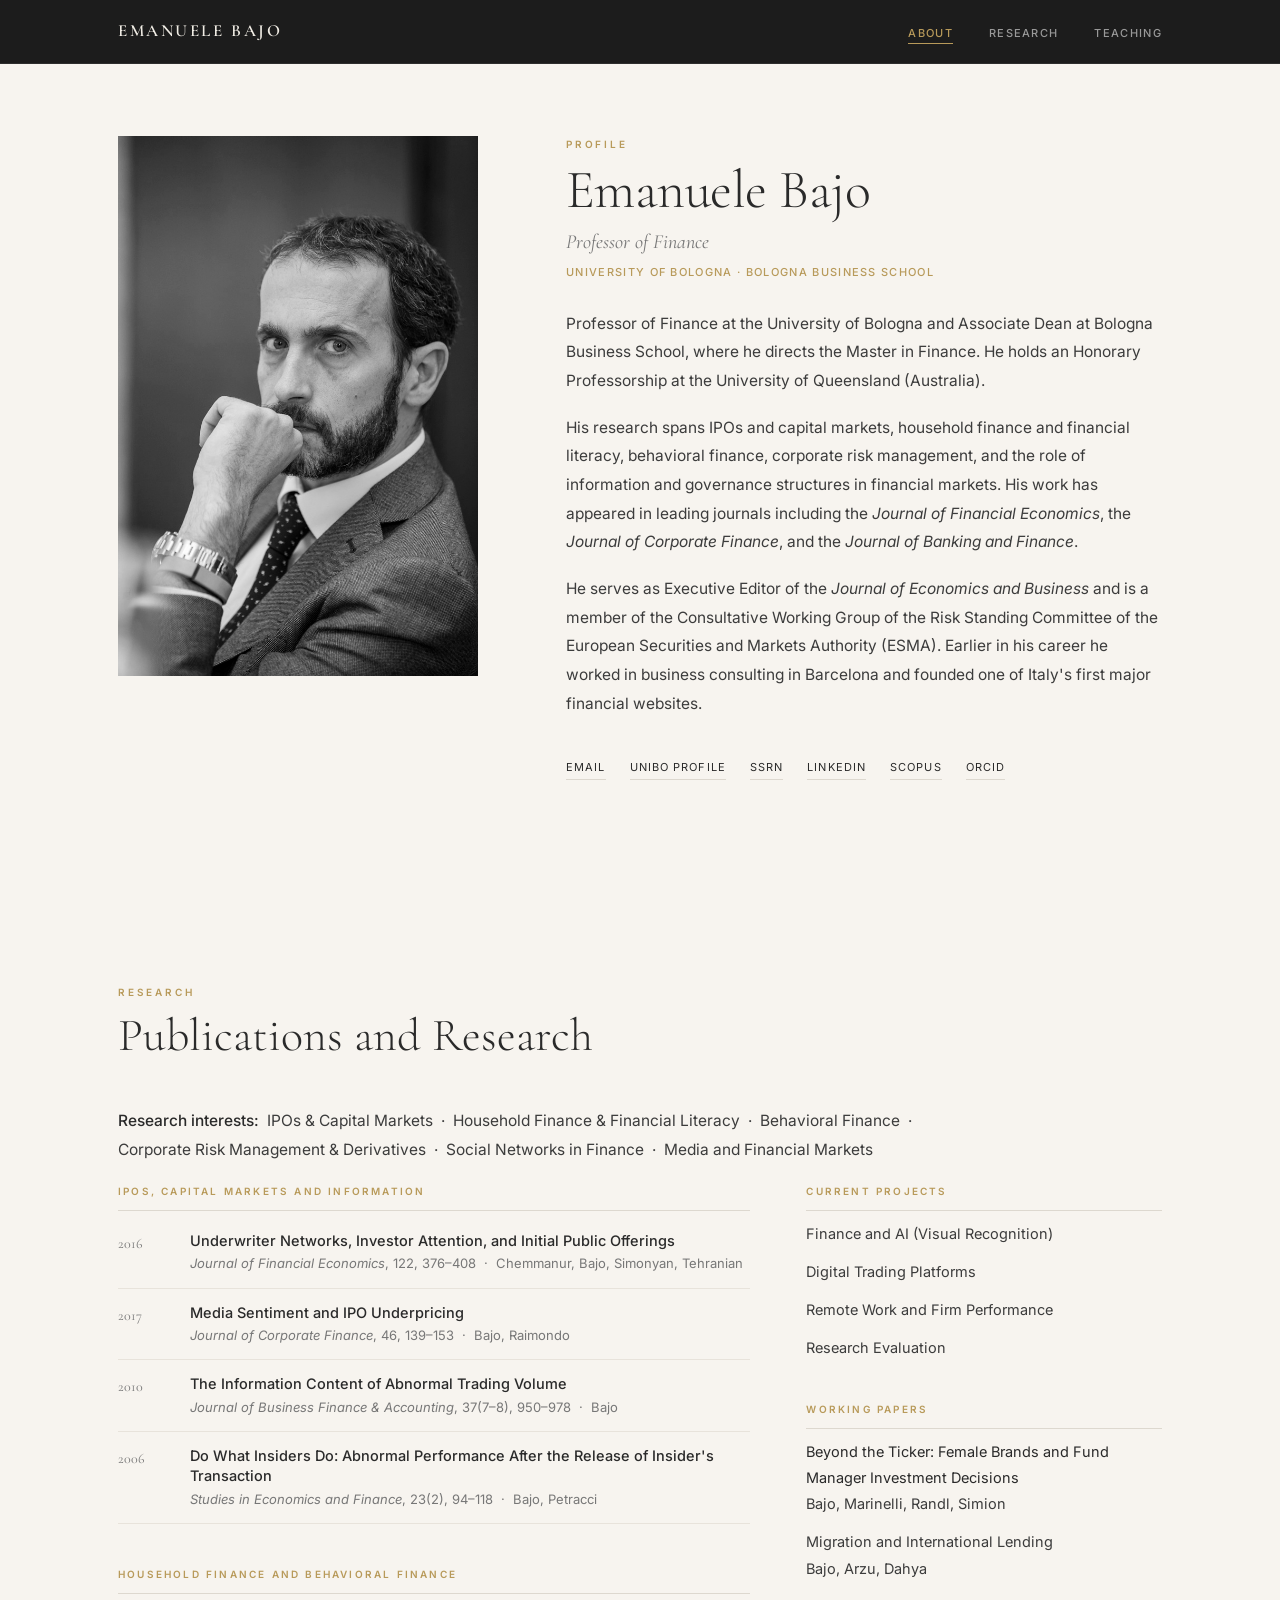
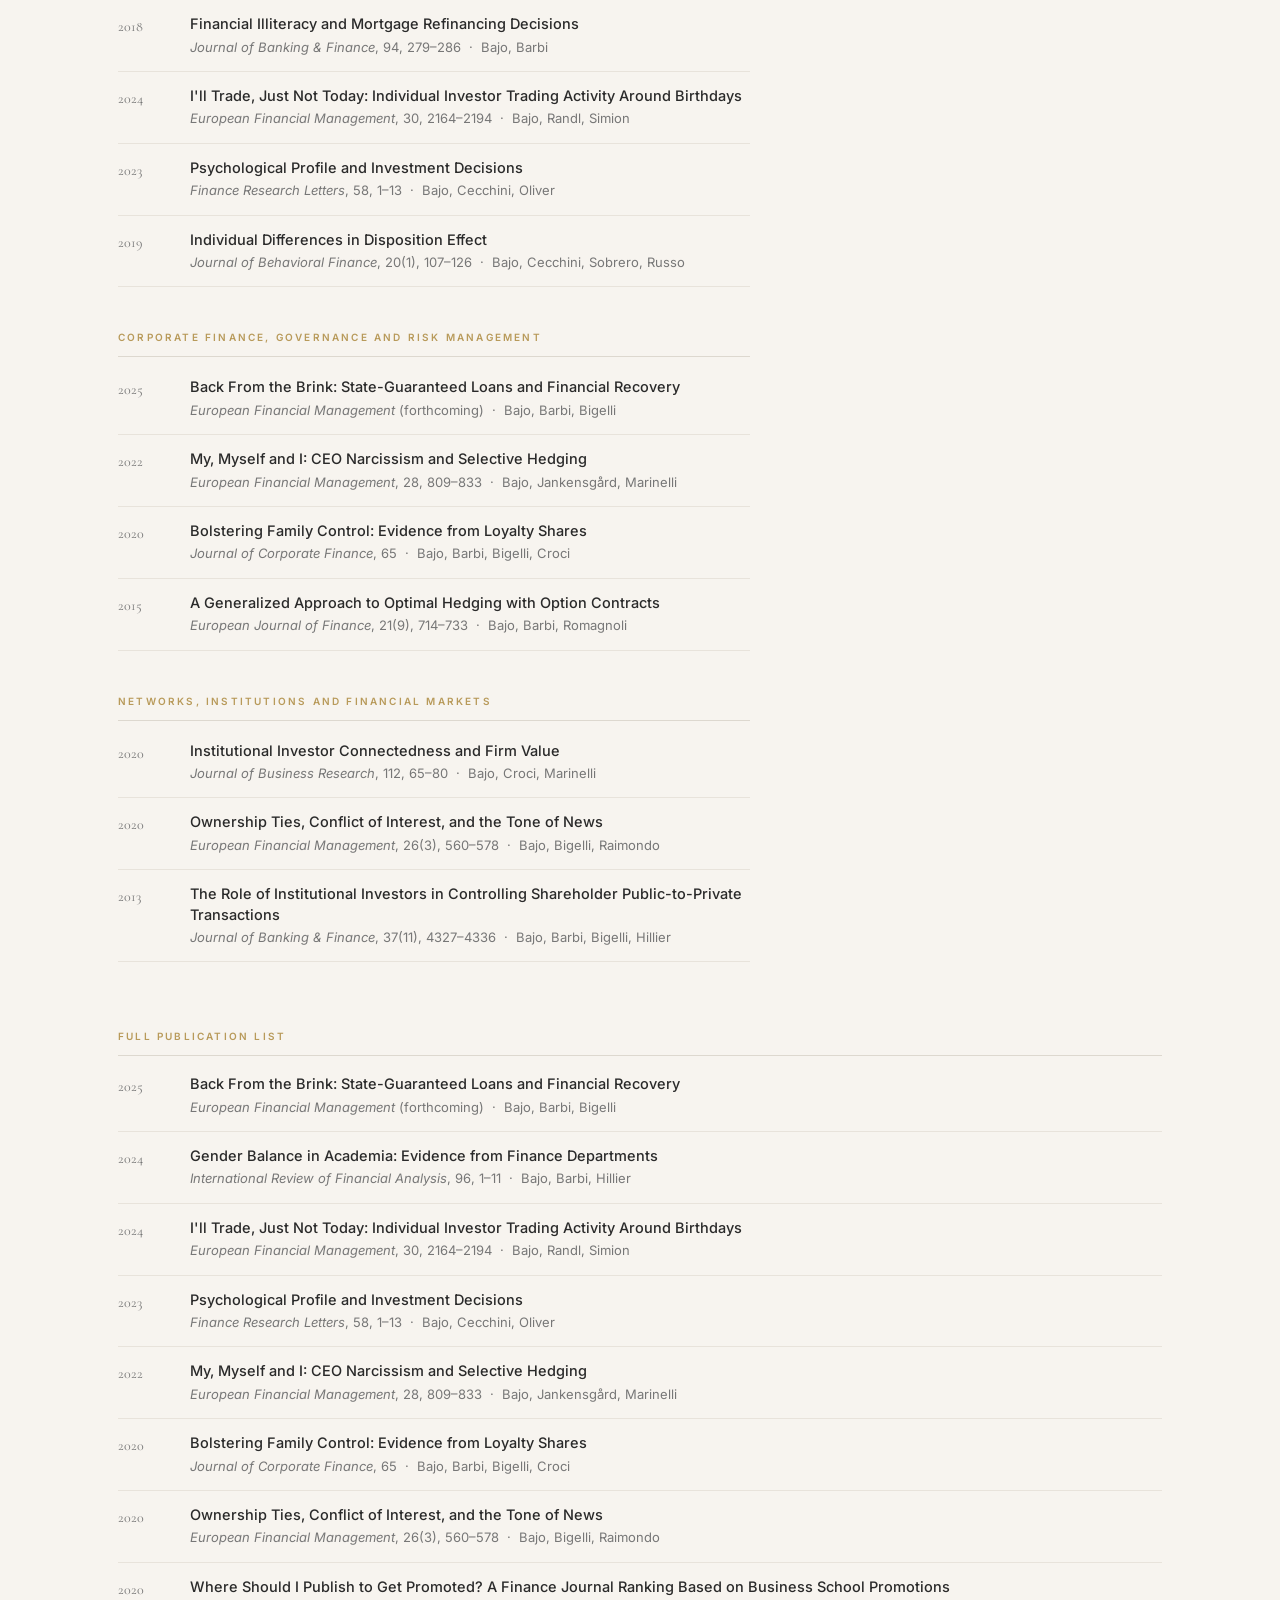
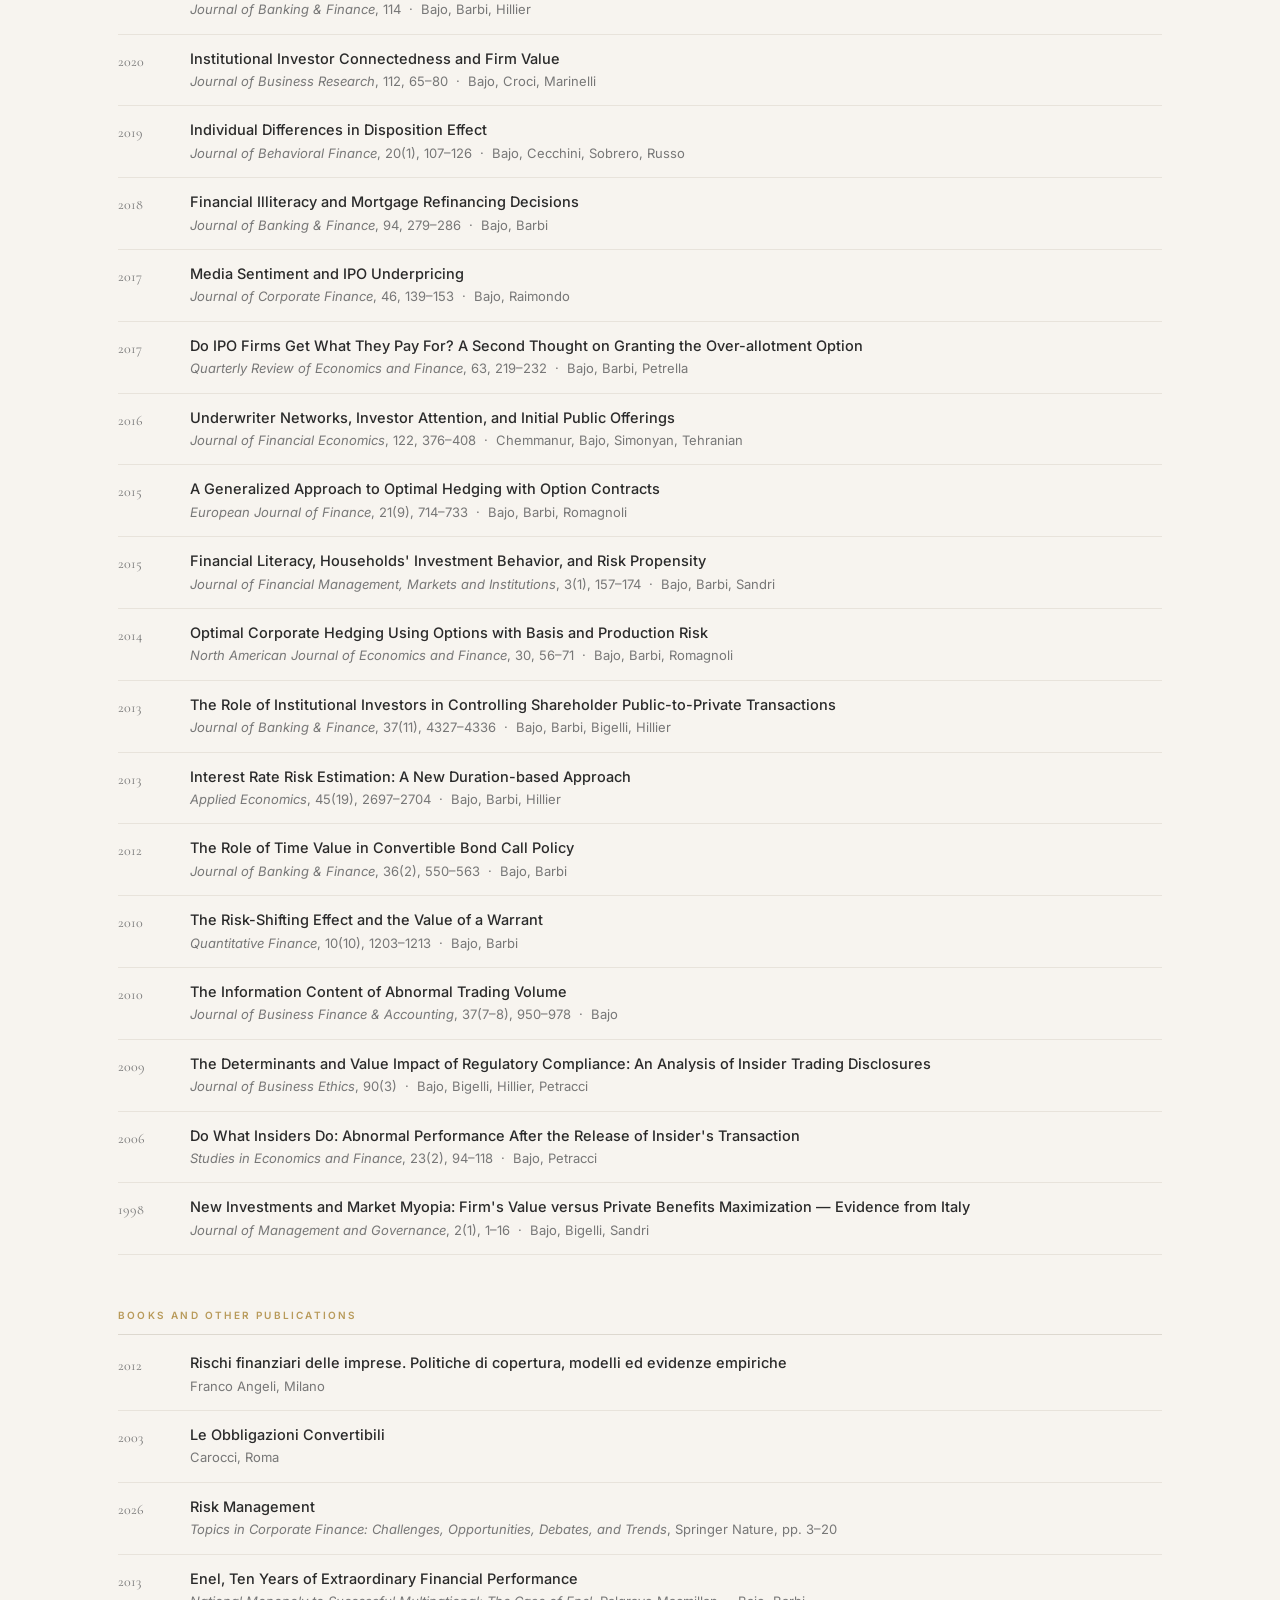
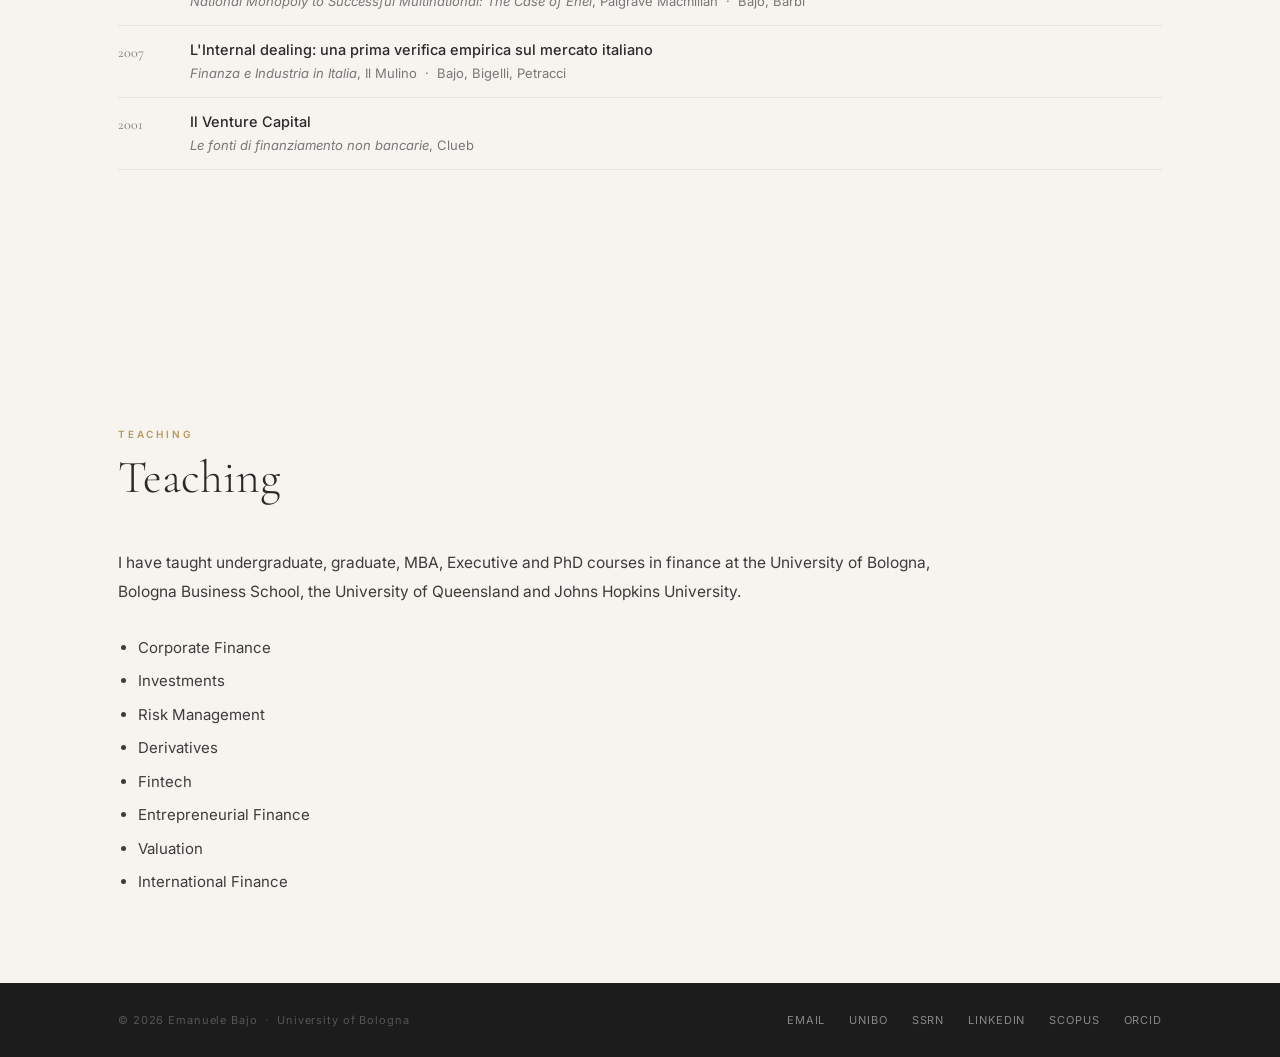
==== index.html @ 27ee1773 "index.html" ====
<!DOCTYPE html>
<html lang="en" style="scroll-behavior:smooth;">
<head>
  <meta charset="UTF-8">
  <meta name="viewport" content="width=device-width, initial-scale=1.0">
  <title>Emanuele Bajo — Professor of Finance</title>
  <meta name="description" content="Emanuele Bajo is Professor of Finance at the University of Bologna and Associate Dean at Bologna Business School. Research interests include IPOs, household finance, behavioral finance, corporate risk management, and financial markets.">
  <link rel="canonical" href="https://emanuelebajo.cv/">
  <link href="https://fonts.googleapis.com/css2?family=Cormorant+Garamond:ital,wght@0,300;0,400;0,500;0,600;0,700;1,300;1,400;1,600&family=Inter:wght@300;400;500;600&display=swap" rel="stylesheet">

  <meta property="og:title" content="Emanuele Bajo — Professor of Finance">
  <meta property="og:description" content="Professor of Finance at the University of Bologna. Research on capital markets, household finance, behavioral finance, and corporate risk management.">
  <meta property="og:type" content="website">
  <meta property="og:url" content="https://emanuelebajo.cv/">

  <style>
    :root {
      --bg: #f7f4ef;
      --nav-bg: #1c1c1c;
      --text: #2a2a2a;
      --text-light: #777777;
      --accent: #b89a5a;
      --border: #ddd8cf;
      --nav-height: 64px;
    }

    *, *::before, *::after { box-sizing: border-box; margin: 0; padding: 0; }
    html { scroll-behavior: smooth; }

    body {
      background: var(--bg);
      color: var(--text);
      font-family: 'Inter', sans-serif;
      font-size: 15px;
      line-height: 1.7;
    }

    nav {
      position: fixed;
      top: 0; left: 0; right: 0;
      height: var(--nav-height);
      background: var(--nav-bg);
      z-index: 100;
      display: flex;
      align-items: center;
      border-bottom: 1px solid #2e2e2e;
    }

    .nav-inner {
      max-width: 1140px;
      margin: 0 auto;
      padding: 0 48px;
      width: 100%;
      display: flex;
      justify-content: space-between;
      align-items: center;
    }

    .nav-name {
      font-family: 'Cormorant Garamond', serif;
      font-size: 17px;
      font-weight: 600;
      letter-spacing: 0.15em;
      color: #f0ece4;
      text-transform: uppercase;
      cursor: pointer;
    }

    .nav-links { list-style: none; display: flex; gap: 36px; }

    .nav-links a {
      color: #999;
      text-decoration: none;
      font-size: 11px;
      letter-spacing: 0.12em;
      text-transform: uppercase;
      font-weight: 500;
      padding-bottom: 3px;
      border-bottom: 1px solid transparent;
      transition: color 0.2s, border-color 0.2s;
    }

    .nav-links a:hover, .nav-links a.active {
      color: var(--accent);
      border-bottom-color: var(--accent);
    }

    .section {
      padding-top: calc(var(--nav-height) + 60px);
      padding-bottom: 80px;
      scroll-margin-top: var(--nav-height);
    }

    .section:first-of-type { padding-top: calc(var(--nav-height) + 72px); }

    .container {
      max-width: 1140px;
      margin: 0 auto;
      padding: 0 48px;
    }

    .section-label {
      font-size: 10px;
      font-weight: 600;
      letter-spacing: 0.28em;
      text-transform: uppercase;
      color: var(--accent);
      margin-bottom: 10px;
    }

    h2 {
      font-family: 'Cormorant Garamond', serif;
      font-size: 46px;
      font-weight: 300;
      line-height: 1.05;
      color: var(--text);
      margin-bottom: 48px;
    }

    .about-grid {
      display: grid;
      grid-template-columns: 360px 1fr;
      gap: 88px;
      align-items: start;
    }

    .about-photo {
      position: sticky;
      top: calc(var(--nav-height) + 32px);
    }

    .about-photo img {
      width: 100%;
      display: block;
      filter: grayscale(100%);
    }

    .about-photo-caption {
      font-size: 10px;
      color: var(--text-light);
      letter-spacing: 0.12em;
      margin-top: 10px;
      text-transform: uppercase;
    }

    .about-content {
      max-width: 760px;
    }

    .about-name {
      font-family: 'Cormorant Garamond', serif;
      font-size: 54px;
      font-weight: 300;
      line-height: 1.0;
      margin-bottom: 8px;
      letter-spacing: -0.01em;
    }

    .about-role {
      font-family: 'Cormorant Garamond', serif;
      font-size: 20px;
      font-weight: 400;
      font-style: italic;
      color: var(--text-light);
      margin-bottom: 4px;
    }

    .about-institution {
      font-size: 11px;
      letter-spacing: 0.12em;
      color: var(--accent);
      text-transform: uppercase;
      font-weight: 500;
      margin-bottom: 28px;
    }

    .about-summary {
      font-size: 16px;
      color: #4a4a4a;
      line-height: 1.8;
      margin-bottom: 32px;
      max-width: 720px;
    }

    .about-bio {
      font-size: 15.5px;
      line-height: 1.85;
      color: #3c3c3c;
      margin-bottom: 40px;
    }

    .about-bio p + p { margin-top: 18px; }

    .highlights {
      display: grid;
      grid-template-columns: 1fr 1fr;
      gap: 12px;
      margin-bottom: 40px;
    }

    .highlight-card {
      background: #fff;
      border: 1px solid var(--border);
      padding: 16px 20px;
    }

    .highlight-card .hl-label {
      font-size: 9px;
      letter-spacing: 0.18em;
      text-transform: uppercase;
      color: var(--text-light);
      margin-bottom: 5px;
    }

    .highlight-card .hl-value {
      font-family: 'Cormorant Garamond', serif;
      font-size: 16px;
      font-weight: 600;
      color: var(--text);
      line-height: 1.3;
    }

    .profile-links {
      display: flex;
      gap: 24px;
      flex-wrap: wrap;
    }

    .profile-links a {
      font-size: 11px;
      letter-spacing: 0.1em;
      text-transform: uppercase;
      color: var(--text);
      text-decoration: none;
      border-bottom: 1px solid var(--border);
      padding-bottom: 2px;
      transition: color 0.2s, border-color 0.2s;
    }

    .profile-links a:hover {
      color: var(--accent);
      border-color: var(--accent);
    }

    .research-intro {
  font-size: 15.5px;
  line-height: 1.85;
  color: #3c3c3c;
  max-width: 820px;
}

.research-interests {
  margin-bottom: 18px;
}

.current-projects {
  margin-bottom: 40px;
}
    .research-intro strong {
      color: var(--text);
      font-weight: 500;
    }
    
        .teaching-intro {
      font-size: 15.5px;
      line-height: 1.85;
      color: #3c3c3c;
      margin-bottom: 28px;
      max-width: 820px;
    }

    .teaching-list {
      padding-left: 20px;
      max-width: 820px;
    }

    .teaching-list li {
      margin-bottom: 8px;
      font-size: 15px;
      color: #3c3c3c;
    }
    
    .pub-group { margin-bottom: 52px; }

    .pub-group-title {
      font-size: 10px;
      font-weight: 600;
      letter-spacing: 0.22em;
      text-transform: uppercase;
      color: var(--accent);
      border-bottom: 1px solid var(--border);
      padding-bottom: 10px;
      margin-bottom: 4px;
    }

    .pub-item {
      display: flex;
      gap: 24px;
      padding: 14px 0;
      border-bottom: 1px solid #e8e3db;
    }

    .pub-year {
      font-family: 'Cormorant Garamond', serif;
      font-size: 14px;
      color: var(--text-light);
      min-width: 48px;
      padding-top: 1px;
      flex-shrink: 0;
    }

    .pub-title {
      font-size: 14.5px;
      font-weight: 500;
      color: var(--text);
      margin-bottom: 3px;
      line-height: 1.4;
    }

    .pub-title a {
      color: var(--text);
      text-decoration: none;
      border-bottom: 1px solid transparent;
      transition: color 0.2s, border-color 0.2s;
    }

    .pub-title a:hover {
      color: var(--accent);
      border-bottom-color: var(--accent);
    }

    .pub-meta {
      font-size: 13px;
      color: var(--text-light);
      line-height: 1.5;
    }

    .pub-journal { font-style: italic; }

    footer {
      background: var(--nav-bg);
      color: #555;
      text-align: center;
      padding: 28px;
      font-size: 11px;
      letter-spacing: 0.08em;
    }

    @media (max-width: 860px) {
      .about-grid { grid-template-columns: 1fr; gap: 40px; }
      .about-photo { position: static; max-width: 280px; }
      .highlights { grid-template-columns: 1fr; }
      .nav-inner { padding: 0 24px; }
      .container { padding: 0 24px; }
      .about-name { font-size: 40px; }
      h2 { font-size: 34px; }
      .nav-links { gap: 20px; }
    }

    @media (max-width: 520px) {
      .nav-name { font-size: 13px; letter-spacing: 0.1em; }
      .nav-links { gap: 14px; }
      .nav-links a { font-size: 10px; }
    }

.research-layout {
  display: grid;
  grid-template-columns: minmax(0, 1.6fr) minmax(280px, 0.9fr);
  gap: 56px;
  align-items: start;
}

.research-main {
  min-width: 0;
}

.research-side {
  min-width: 0;
}

.topic-cluster {
  margin-bottom: 42px;
}

.topic-title {
  font-size: 10px;
  font-weight: 600;
  letter-spacing: 0.22em;
  text-transform: uppercase;
  color: var(--accent);
  border-bottom: 1px solid var(--border);
  padding-bottom: 10px;
  margin-bottom: 6px;
}

.side-block {
  margin-bottom: 40px;
}

.side-block-title {
  font-size: 10px;
  font-weight: 600;
  letter-spacing: 0.22em;
  text-transform: uppercase;
  color: var(--accent);
  border-bottom: 1px solid var(--border);
  padding-bottom: 10px;
  margin-bottom: 10px;
}

.side-list {
  font-size: 14.5px;
  color: #3c3c3c;
  line-height: 1.8;
}

.side-list p + p {
  margin-top: 12px;
}

.side-list a {
  color: var(--text);
  text-decoration: none;
  border-bottom: 1px solid transparent;
  transition: color 0.2s, border-color 0.2s;
}

.side-list a:hover {
  color: var(--accent);
  border-bottom-color: var(--accent);
}

.full-record {
  margin-top: 24px;
}

@media (max-width: 980px) {
  .research-layout {
    grid-template-columns: 1fr;
    gap: 36px;
  }
}
    
  </style>
</head>
<body>

<nav>
  <div class="nav-inner">
    <div class="nav-name" onclick="window.scrollTo({top: 0, behavior: 'smooth'})">Emanuele Bajo</div>
    <ul class="nav-links">
      <li><a href="#about">About</a></li>
      <li><a href="#research">Research</a></li>
      <li><a href="#teaching">Teaching</a></li>
    </ul>
  </div>
</nav>

<section id="about" class="section">
  <div class="container">
    <div class="about-grid">

      <div class="about-photo">
        <img src="photo.jpg" alt="Emanuele Bajo">
        <div class="about-photo-caption"></div>
      </div>

      <div class="about-content">
        <div class="section-label">Profile</div>

        <h1 class="about-name">Emanuele Bajo</h1>
        <div class="about-role">Professor of Finance</div>
        <div class="about-institution">University of Bologna · Bologna Business School</div>

        

 

        <div class="about-bio">
          <p>Professor of Finance at the University of Bologna and Associate Dean at Bologna Business School, where he directs the Master in Finance. He holds an Honorary Professorship at the University of Queensland (Australia).</p>
          <p>His research spans IPOs and capital markets, household finance and financial literacy, behavioral finance, corporate risk management, and the role of information and governance structures in financial markets. His work has appeared in leading journals including the <em>Journal of Financial Economics</em>, the <em>Journal of Corporate Finance</em>, and the <em>Journal of Banking and Finance</em>.</p>
          <p>He serves as Executive Editor of the <em>Journal of Economics and Business</em> and is a member of the Consultative Working Group of the Risk Standing Committee of the European Securities and Markets Authority (ESMA). Earlier in his career he worked in business consulting in Barcelona and founded one of Italy's first major financial websites.</p>
        </div>

        <div class="profile-links">
          <a href="mailto:emanuele.bajo@unibo.it">Email</a>
          <a href="https://www.unibo.it/sitoweb/emanuele.bajo/en" target="_blank" rel="noopener noreferrer">UniBo Profile</a>
          <a href="https://papers.ssrn.com/sol3/cf_dev/AbsByAuth.cfm?per_id=328778" target="_blank" rel="noopener noreferrer">SSRN</a>
          <a href="https://www.linkedin.com/in/emanuele-bajo-6b87512/" target="_blank" rel="noopener noreferrer">LinkedIn</a>
          <a href="https://www.scopus.com/authid/detail.uri?authorId=24775181300" target="_blank" rel="noopener noreferrer">Scopus</a>
          <a href="https://orcid.org/0000-0002-6844-2441" target="_blank" rel="noopener noreferrer">ORCID</a>
        </div>
      </div>

    </div>
  </div>
</section>

<section id="research" class="section">
  <div class="container">
    <div class="section-label">Research</div>
    <h2>Publications and Research</h2>

    <div class="research-intro research-interests">
      <strong>Research interests:</strong>&ensp;IPOs &amp; Capital Markets &nbsp;·&nbsp; Household Finance &amp; Financial Literacy &nbsp;·&nbsp; Behavioral Finance &nbsp;·&nbsp; Corporate Risk Management &amp; Derivatives &nbsp;·&nbsp; Social Networks in Finance &nbsp;·&nbsp; Media and Financial Markets
    </div>

    <div class="research-layout">

      <div class="research-main">

        <div class="topic-cluster">
          <div class="topic-title">IPOs, Capital Markets and Information</div>

          <div class="pub-item">
            <div class="pub-year">2016</div>
            <div class="pub-body">
              <div class="pub-title"><a href="https://www.sciencedirect.com/science/article/pii/S0304405X1630126X" target="_blank" rel="noopener noreferrer">Underwriter Networks, Investor Attention, and Initial Public Offerings</a></div>
              <div class="pub-meta"><span class="pub-journal">Journal of Financial Economics</span>, 122, 376–408 &nbsp;·&nbsp; Chemmanur, Bajo, Simonyan, Tehranian</div>
            </div>
          </div>

          <div class="pub-item">
            <div class="pub-year">2017</div>
            <div class="pub-body">
              <div class="pub-title"><a href="https://doi.org/10.1016/j.jcorpfin.2017.06.003" target="_blank" rel="noopener noreferrer">Media Sentiment and IPO Underpricing</a></div>
              <div class="pub-meta"><span class="pub-journal">Journal of Corporate Finance</span>, 46, 139–153 &nbsp;·&nbsp; Bajo, Raimondo</div>
            </div>
          </div>

          <div class="pub-item">
            <div class="pub-year">2010</div>
            <div class="pub-body">
              <div class="pub-title"><a href="https://doi.org/10.1111/j.1468-5957.2010.02193.x" target="_blank" rel="noopener noreferrer">The Information Content of Abnormal Trading Volume</a></div>
              <div class="pub-meta"><span class="pub-journal">Journal of Business Finance &amp; Accounting</span>, 37(7–8), 950–978 &nbsp;·&nbsp; Bajo</div>
            </div>
          </div>

          <div class="pub-item">
            <div class="pub-year">2006</div>
            <div class="pub-body">
              <div class="pub-title"><a href="https://www.emerald.com/insight/content/doi/10.1108/10867370610706537/full/html" target="_blank" rel="noopener noreferrer">Do What Insiders Do: Abnormal Performance After the Release of Insider's Transaction</a></div>
              <div class="pub-meta"><span class="pub-journal">Studies in Economics and Finance</span>, 23(2), 94–118 &nbsp;·&nbsp; Bajo, Petracci</div>
            </div>
          </div>
        </div>

        <div class="topic-cluster">
          <div class="topic-title">Household Finance and Behavioral Finance</div>

          <div class="pub-item">
            <div class="pub-year">2018</div>
            <div class="pub-body">
              <div class="pub-title"><a href="https://www.sciencedirect.com/science/article/pii/S0378426618301687" target="_blank" rel="noopener noreferrer">Financial Illiteracy and Mortgage Refinancing Decisions</a></div>
              <div class="pub-meta"><span class="pub-journal">Journal of Banking &amp; Finance</span>, 94, 279–286 &nbsp;·&nbsp; Bajo, Barbi</div>
            </div>
          </div>

          <div class="pub-item">
            <div class="pub-year">2024</div>
            <div class="pub-body">
              <div class="pub-title"><a href="https://doi.org/10.1111/eufm.12472" target="_blank" rel="noopener noreferrer">I'll Trade, Just Not Today: Individual Investor Trading Activity Around Birthdays</a></div>
              <div class="pub-meta"><span class="pub-journal">European Financial Management</span>, 30, 2164–2194 &nbsp;·&nbsp; Bajo, Randl, Simion</div>
            </div>
          </div>

          <div class="pub-item">
            <div class="pub-year">2023</div>
            <div class="pub-body">
              <div class="pub-title"><a href="https://doi.org/10.1016/j.frl.2023.104245" target="_blank" rel="noopener noreferrer">Psychological Profile and Investment Decisions</a></div>
              <div class="pub-meta"><span class="pub-journal">Finance Research Letters</span>, 58, 1–13 &nbsp;·&nbsp; Bajo, Cecchini, Oliver</div>
            </div>
          </div>

          <div class="pub-item">
            <div class="pub-year">2019</div>
            <div class="pub-body">
              <div class="pub-title"><a href="https://www.tandfonline.com/doi/full/10.1080/15427560.2018.1492579" target="_blank" rel="noopener noreferrer">Individual Differences in Disposition Effect</a></div>
              <div class="pub-meta"><span class="pub-journal">Journal of Behavioral Finance</span>, 20(1), 107–126 &nbsp;·&nbsp; Bajo, Cecchini, Sobrero, Russo</div>
            </div>
          </div>
        </div>

        <div class="topic-cluster">
          <div class="topic-title">Corporate Finance, Governance and Risk Management</div>

          <div class="pub-item">
            <div class="pub-year">2025</div>
            <div class="pub-body">
              <div class="pub-title"><a href="https://doi.org/10.1111/eufm.70006" target="_blank" rel="noopener noreferrer">Back From the Brink: State-Guaranteed Loans and Financial Recovery</a></div>
              <div class="pub-meta"><span class="pub-journal">European Financial Management</span> (forthcoming) &nbsp;·&nbsp; Bajo, Barbi, Bigelli</div>
            </div>
          </div>

          <div class="pub-item">
            <div class="pub-year">2022</div>
            <div class="pub-body">
              <div class="pub-title"><a href="https://doi.org/10.1111/eufm.12328" target="_blank" rel="noopener noreferrer">My, Myself and I: CEO Narcissism and Selective Hedging</a></div>
              <div class="pub-meta"><span class="pub-journal">European Financial Management</span>, 28, 809–833 &nbsp;·&nbsp; Bajo, Jankensgård, Marinelli</div>
            </div>
          </div>

          <div class="pub-item">
            <div class="pub-year">2020</div>
            <div class="pub-body">
              <div class="pub-title"><a href="https://www.sciencedirect.com/science/article/pii/S0929119920301991" target="_blank" rel="noopener noreferrer">Bolstering Family Control: Evidence from Loyalty Shares</a></div>
              <div class="pub-meta"><span class="pub-journal">Journal of Corporate Finance</span>, 65 &nbsp;·&nbsp; Bajo, Barbi, Bigelli, Croci</div>
            </div>
          </div>

          <div class="pub-item">
            <div class="pub-year">2015</div>
            <div class="pub-body">
              <div class="pub-title"><a href="https://www.tandfonline.com/doi/full/10.1080/1351847X.2013.875050" target="_blank" rel="noopener noreferrer">A Generalized Approach to Optimal Hedging with Option Contracts</a></div>
              <div class="pub-meta"><span class="pub-journal">European Journal of Finance</span>, 21(9), 714–733 &nbsp;·&nbsp; Bajo, Barbi, Romagnoli</div>
            </div>
          </div>
        </div>

        <div class="topic-cluster">
          <div class="topic-title">Networks, Institutions and Financial Markets</div>

          <div class="pub-item">
            <div class="pub-year">2020</div>
            <div class="pub-body">
              <div class="pub-title"><a href="https://doi.org/10.1016/j.jbusres.2020.02.041" target="_blank" rel="noopener noreferrer">Institutional Investor Connectedness and Firm Value</a></div>
              <div class="pub-meta"><span class="pub-journal">Journal of Business Research</span>, 112, 65–80 &nbsp;·&nbsp; Bajo, Croci, Marinelli</div>
            </div>
          </div>

          <div class="pub-item">
            <div class="pub-year">2020</div>
            <div class="pub-body">
              <div class="pub-title"><a href="https://onlinelibrary.wiley.com/doi/full/10.1111/eufm.12237" target="_blank" rel="noopener noreferrer">Ownership Ties, Conflict of Interest, and the Tone of News</a></div>
              <div class="pub-meta"><span class="pub-journal">European Financial Management</span>, 26(3), 560–578 &nbsp;·&nbsp; Bajo, Bigelli, Raimondo</div>
            </div>
          </div>

          <div class="pub-item">
            <div class="pub-year">2013</div>
            <div class="pub-body">
              <div class="pub-title"><a href="https://www.sciencedirect.com/science/article/pii/S0378426613002744" target="_blank" rel="noopener noreferrer">The Role of Institutional Investors in Controlling Shareholder Public-to-Private Transactions</a></div>
              <div class="pub-meta"><span class="pub-journal">Journal of Banking &amp; Finance</span>, 37(11), 4327–4336 &nbsp;·&nbsp; Bajo, Barbi, Bigelli, Hillier</div>
            </div>
          </div>
        </div>

      </div>

      <aside class="research-side">

        <div class="side-block">
          <div class="side-block-title">Current Projects</div>
          <div class="side-list">
            <p>Finance and AI (Visual Recognition)</p>
            <p>Digital Trading Platforms</p>
            <p>Remote Work and Firm Performance</p>
            <p>Research Evaluation</p>
          </div>
        </div>

        <div class="side-block">
          <div class="side-block-title">Working Papers</div>
          <div class="side-list">
            <p><a href="https://papers.ssrn.com/sol3/papers.cfm?abstract_id=5040923" target="_blank" rel="noopener noreferrer">Beyond the Ticker: Female Brands and Fund Manager Investment Decisions</a><br>Bajo, Marinelli, Randl, Simion</p>
            <p>Migration and International Lending<br>Bajo, Arzu, Dahya</p>
          </div>
        </div>

      </aside>

    </div>

    <div class="pub-group full-record">
      <div class="pub-group-title">Full Publication List</div>

      <div class="pub-item"><div class="pub-year">2025</div><div class="pub-body"><div class="pub-title"><a href="https://doi.org/10.1111/eufm.70006" target="_blank" rel="noopener noreferrer">Back From the Brink: State-Guaranteed Loans and Financial Recovery</a></div><div class="pub-meta"><span class="pub-journal">European Financial Management</span> (forthcoming) &nbsp;·&nbsp; Bajo, Barbi, Bigelli</div></div></div>

      <div class="pub-item"><div class="pub-year">2024</div><div class="pub-body"><div class="pub-title"><a href="https://doi.org/10.1016/j.irfa.2024.103532" target="_blank" rel="noopener noreferrer">Gender Balance in Academia: Evidence from Finance Departments</a></div><div class="pub-meta"><span class="pub-journal">International Review of Financial Analysis</span>, 96, 1–11 &nbsp;·&nbsp; Bajo, Barbi, Hillier</div></div></div>

      <div class="pub-item"><div class="pub-year">2024</div><div class="pub-body"><div class="pub-title"><a href="https://doi.org/10.1111/eufm.12472" target="_blank" rel="noopener noreferrer">I'll Trade, Just Not Today: Individual Investor Trading Activity Around Birthdays</a></div><div class="pub-meta"><span class="pub-journal">European Financial Management</span>, 30, 2164–2194 &nbsp;·&nbsp; Bajo, Randl, Simion</div></div></div>

      <div class="pub-item"><div class="pub-year">2023</div><div class="pub-body"><div class="pub-title"><a href="https://doi.org/10.1016/j.frl.2023.104245" target="_blank" rel="noopener noreferrer">Psychological Profile and Investment Decisions</a></div><div class="pub-meta"><span class="pub-journal">Finance Research Letters</span>, 58, 1–13 &nbsp;·&nbsp; Bajo, Cecchini, Oliver</div></div></div>

      <div class="pub-item"><div class="pub-year">2022</div><div class="pub-body"><div class="pub-title"><a href="https://doi.org/10.1111/eufm.12328" target="_blank" rel="noopener noreferrer">My, Myself and I: CEO Narcissism and Selective Hedging</a></div><div class="pub-meta"><span class="pub-journal">European Financial Management</span>, 28, 809–833 &nbsp;·&nbsp; Bajo, Jankensgård, Marinelli</div></div></div>

      <div class="pub-item"><div class="pub-year">2020</div><div class="pub-body"><div class="pub-title"><a href="https://www.sciencedirect.com/science/article/pii/S0929119920301991" target="_blank" rel="noopener noreferrer">Bolstering Family Control: Evidence from Loyalty Shares</a></div><div class="pub-meta"><span class="pub-journal">Journal of Corporate Finance</span>, 65 &nbsp;·&nbsp; Bajo, Barbi, Bigelli, Croci</div></div></div>

      <div class="pub-item"><div class="pub-year">2020</div><div class="pub-body"><div class="pub-title"><a href="https://onlinelibrary.wiley.com/doi/full/10.1111/eufm.12237" target="_blank" rel="noopener noreferrer">Ownership Ties, Conflict of Interest, and the Tone of News</a></div><div class="pub-meta"><span class="pub-journal">European Financial Management</span>, 26(3), 560–578 &nbsp;·&nbsp; Bajo, Bigelli, Raimondo</div></div></div>

      <div class="pub-item"><div class="pub-year">2020</div><div class="pub-body"><div class="pub-title"><a href="https://doi.org/10.1016/j.jbankfin.2020.105780" target="_blank" rel="noopener noreferrer">Where Should I Publish to Get Promoted? A Finance Journal Ranking Based on Business School Promotions</a></div><div class="pub-meta"><span class="pub-journal">Journal of Banking &amp; Finance</span>, 114 &nbsp;·&nbsp; Bajo, Barbi, Hillier</div></div></div>

      <div class="pub-item"><div class="pub-year">2020</div><div class="pub-body"><div class="pub-title"><a href="https://doi.org/10.1016/j.jbusres.2020.02.041" target="_blank" rel="noopener noreferrer">Institutional Investor Connectedness and Firm Value</a></div><div class="pub-meta"><span class="pub-journal">Journal of Business Research</span>, 112, 65–80 &nbsp;·&nbsp; Bajo, Croci, Marinelli</div></div></div>

      <div class="pub-item"><div class="pub-year">2019</div><div class="pub-body"><div class="pub-title"><a href="https://www.tandfonline.com/doi/full/10.1080/15427560.2018.1492579" target="_blank" rel="noopener noreferrer">Individual Differences in Disposition Effect</a></div><div class="pub-meta"><span class="pub-journal">Journal of Behavioral Finance</span>, 20(1), 107–126 &nbsp;·&nbsp; Bajo, Cecchini, Sobrero, Russo</div></div></div>

      <div class="pub-item"><div class="pub-year">2018</div><div class="pub-body"><div class="pub-title"><a href="https://www.sciencedirect.com/science/article/pii/S0378426618301687" target="_blank" rel="noopener noreferrer">Financial Illiteracy and Mortgage Refinancing Decisions</a></div><div class="pub-meta"><span class="pub-journal">Journal of Banking &amp; Finance</span>, 94, 279–286 &nbsp;·&nbsp; Bajo, Barbi</div></div></div>

      <div class="pub-item"><div class="pub-year">2017</div><div class="pub-body"><div class="pub-title"><a href="https://doi.org/10.1016/j.jcorpfin.2017.06.003" target="_blank" rel="noopener noreferrer">Media Sentiment and IPO Underpricing</a></div><div class="pub-meta"><span class="pub-journal">Journal of Corporate Finance</span>, 46, 139–153 &nbsp;·&nbsp; Bajo, Raimondo</div></div></div>

      <div class="pub-item"><div class="pub-year">2017</div><div class="pub-body"><div class="pub-title"><a href="https://www.sciencedirect.com/science/article/pii/S1062976916000260" target="_blank" rel="noopener noreferrer">Do IPO Firms Get What They Pay For? A Second Thought on Granting the Over-allotment Option</a></div><div class="pub-meta"><span class="pub-journal">Quarterly Review of Economics and Finance</span>, 63, 219–232 &nbsp;·&nbsp; Bajo, Barbi, Petrella</div></div></div>

      <div class="pub-item"><div class="pub-year">2016</div><div class="pub-body"><div class="pub-title"><a href="https://www.sciencedirect.com/science/article/pii/S0304405X1630126X" target="_blank" rel="noopener noreferrer">Underwriter Networks, Investor Attention, and Initial Public Offerings</a></div><div class="pub-meta"><span class="pub-journal">Journal of Financial Economics</span>, 122, 376–408 &nbsp;·&nbsp; Chemmanur, Bajo, Simonyan, Tehranian</div></div></div>

      <div class="pub-item"><div class="pub-year">2015</div><div class="pub-body"><div class="pub-title"><a href="https://www.tandfonline.com/doi/full/10.1080/1351847X.2013.875050" target="_blank" rel="noopener noreferrer">A Generalized Approach to Optimal Hedging with Option Contracts</a></div><div class="pub-meta"><span class="pub-journal">European Journal of Finance</span>, 21(9), 714–733 &nbsp;·&nbsp; Bajo, Barbi, Romagnoli</div></div></div>

      <div class="pub-item"><div class="pub-year">2015</div><div class="pub-body"><div class="pub-title"><a href="https://www.rivisteweb.it/doi/10.12831/80534" target="_blank" rel="noopener noreferrer">Financial Literacy, Households' Investment Behavior, and Risk Propensity</a></div><div class="pub-meta"><span class="pub-journal">Journal of Financial Management, Markets and Institutions</span>, 3(1), 157–174 &nbsp;·&nbsp; Bajo, Barbi, Sandri</div></div></div>

      <div class="pub-item"><div class="pub-year">2014</div><div class="pub-body"><div class="pub-title"><a href="https://www.sciencedirect.com/science/article/pii/S1062940814000990" target="_blank" rel="noopener noreferrer">Optimal Corporate Hedging Using Options with Basis and Production Risk</a></div><div class="pub-meta"><span class="pub-journal">North American Journal of Economics and Finance</span>, 30, 56–71 &nbsp;·&nbsp; Bajo, Barbi, Romagnoli</div></div></div>

      <div class="pub-item"><div class="pub-year">2013</div><div class="pub-body"><div class="pub-title"><a href="https://www.sciencedirect.com/science/article/pii/S0378426613002744" target="_blank" rel="noopener noreferrer">The Role of Institutional Investors in Controlling Shareholder Public-to-Private Transactions</a></div><div class="pub-meta"><span class="pub-journal">Journal of Banking &amp; Finance</span>, 37(11), 4327–4336 &nbsp;·&nbsp; Bajo, Barbi, Bigelli, Hillier</div></div></div>

      <div class="pub-item"><div class="pub-year">2013</div><div class="pub-body"><div class="pub-title"><a href="https://www.tandfonline.com/doi/full/10.1080/00036846.2012.667552" target="_blank" rel="noopener noreferrer">Interest Rate Risk Estimation: A New Duration-based Approach</a></div><div class="pub-meta"><span class="pub-journal">Applied Economics</span>, 45(19), 2697–2704 &nbsp;·&nbsp; Bajo, Barbi, Hillier</div></div></div>

      <div class="pub-item"><div class="pub-year">2012</div><div class="pub-body"><div class="pub-title"><a href="https://www.sciencedirect.com/science/article/pii/S0378426611002585" target="_blank" rel="noopener noreferrer">The Role of Time Value in Convertible Bond Call Policy</a></div><div class="pub-meta"><span class="pub-journal">Journal of Banking &amp; Finance</span>, 36(2), 550–563 &nbsp;·&nbsp; Bajo, Barbi</div></div></div>

      <div class="pub-item"><div class="pub-year">2010</div><div class="pub-body"><div class="pub-title"><a href="https://www.tandfonline.com/doi/full/10.1080/14697680902953841" target="_blank" rel="noopener noreferrer">The Risk-Shifting Effect and the Value of a Warrant</a></div><div class="pub-meta"><span class="pub-journal">Quantitative Finance</span>, 10(10), 1203–1213 &nbsp;·&nbsp; Bajo, Barbi</div></div></div>

      <div class="pub-item"><div class="pub-year">2010</div><div class="pub-body"><div class="pub-title"><a href="https://doi.org/10.1111/j.1468-5957.2010.02193.x" target="_blank" rel="noopener noreferrer">The Information Content of Abnormal Trading Volume</a></div><div class="pub-meta"><span class="pub-journal">Journal of Business Finance &amp; Accounting</span>, 37(7–8), 950–978 &nbsp;·&nbsp; Bajo</div></div></div>

      <div class="pub-item"><div class="pub-year">2009</div><div class="pub-body"><div class="pub-title">The Determinants and Value Impact of Regulatory Compliance: An Analysis of Insider Trading Disclosures</div><div class="pub-meta"><span class="pub-journal">Journal of Business Ethics</span>, 90(3) &nbsp;·&nbsp; Bajo, Bigelli, Hillier, Petracci</div></div></div>

      <div class="pub-item"><div class="pub-year">2006</div><div class="pub-body"><div class="pub-title"><a href="https://www.emerald.com/insight/content/doi/10.1108/10867370610706537/full/html" target="_blank" rel="noopener noreferrer">Do What Insiders Do: Abnormal Performance After the Release of Insider's Transaction</a></div><div class="pub-meta"><span class="pub-journal">Studies in Economics and Finance</span>, 23(2), 94–118 &nbsp;·&nbsp; Bajo, Petracci</div></div></div>

      <div class="pub-item"><div class="pub-year">1998</div><div class="pub-body"><div class="pub-title">New Investments and Market Myopia: Firm's Value versus Private Benefits Maximization — Evidence from Italy</div><div class="pub-meta"><span class="pub-journal">Journal of Management and Governance</span>, 2(1), 1–16 &nbsp;·&nbsp; Bajo, Bigelli, Sandri</div></div></div>
    </div>

    <div class="pub-group">
      <div class="pub-group-title">Books and Other Publications</div>

      <div class="pub-item"><div class="pub-year">2012</div><div class="pub-body"><div class="pub-title">Rischi finanziari delle imprese. Politiche di copertura, modelli ed evidenze empiriche</div><div class="pub-meta">Franco Angeli, Milano</div></div></div>
      <div class="pub-item"><div class="pub-year">2003</div><div class="pub-body"><div class="pub-title">Le Obbligazioni Convertibili</div><div class="pub-meta">Carocci, Roma</div></div></div>

      <div class="pub-item"><div class="pub-year">2026</div><div class="pub-body"><div class="pub-title">Risk Management</div><div class="pub-meta"><em>Topics in Corporate Finance: Challenges, Opportunities, Debates, and Trends</em>, Springer Nature, pp. 3–20</div></div></div>
      <div class="pub-item"><div class="pub-year">2013</div><div class="pub-body"><div class="pub-title">Enel, Ten Years of Extraordinary Financial Performance</div><div class="pub-meta"><em>National Monopoly to Successful Multinational: The Case of Enel</em>, Palgrave Macmillan &nbsp;·&nbsp; Bajo, Barbi</div></div></div>
      <div class="pub-item"><div class="pub-year">2007</div><div class="pub-body"><div class="pub-title">L'Internal dealing: una prima verifica empirica sul mercato italiano</div><div class="pub-meta"><em>Finanza e Industria in Italia</em>, Il Mulino &nbsp;·&nbsp; Bajo, Bigelli, Petracci</div></div></div>
      <div class="pub-item"><div class="pub-year">2001</div><div class="pub-body"><div class="pub-title">Il Venture Capital</div><div class="pub-meta"><em>Le fonti di finanziamento non bancarie</em>, Clueb</div></div></div>
    </div>

  </div>
</section>

<section id="teaching" class="section">
  <div class="container">
    <div class="section-label">Teaching</div>
    <h2>Teaching</h2>

    <div class="teaching-intro">
      I have taught undergraduate, graduate, MBA, Executive and PhD courses in finance at the University of Bologna, Bologna Business School, the University of Queensland and Johns Hopkins University.
    </div>

    <ul class="teaching-list">
      <li>Corporate Finance</li>
      <li>Investments</li>
      <li>Risk Management</li>
      <li>Derivatives</li>
      <li>Fintech</li>
      <li>Entrepreneurial Finance</li>
      <li>Valuation</li>
      <li>International Finance</li>
    </ul>
  </div>
</section>


<footer>
  <div style="max-width:1140px;margin:0 auto;padding:0 48px;display:flex;justify-content:space-between;align-items:center;flex-wrap:wrap;gap:16px;">
    <div>© 2026 Emanuele Bajo &nbsp;·&nbsp; University of Bologna</div>
    <div style="display:flex;gap:24px;flex-wrap:wrap;">
      <a href="mailto:emanuele.bajo@unibo.it" style="color:#888;text-decoration:none;font-size:11px;letter-spacing:0.08em;text-transform:uppercase;">Email</a>
      <a href="https://www.unibo.it/sitoweb/emanuele.bajo/en" target="_blank" rel="noopener noreferrer" style="color:#888;text-decoration:none;font-size:11px;letter-spacing:0.08em;text-transform:uppercase;">UniBo</a>
      <a href="https://papers.ssrn.com/sol3/cf_dev/AbsByAuth.cfm?per_id=328778" target="_blank" rel="noopener noreferrer" style="color:#888;text-decoration:none;font-size:11px;letter-spacing:0.08em;text-transform:uppercase;">SSRN</a>
      <a href="https://www.linkedin.com/in/emanuele-bajo-6b87512/" target="_blank" rel="noopener noreferrer" style="color:#888;text-decoration:none;font-size:11px;letter-spacing:0.08em;text-transform:uppercase;">LinkedIn</a>
      <a href="https://www.scopus.com/authid/detail.uri?authorId=24775181300" target="_blank" rel="noopener noreferrer" style="color:#888;text-decoration:none;font-size:11px;letter-spacing:0.08em;text-transform:uppercase;">Scopus</a>
      <a href="https://orcid.org/0000-0002-6844-2441" target="_blank" rel="noopener noreferrer" style="color:#888;text-decoration:none;font-size:11px;letter-spacing:0.08em;text-transform:uppercase;">ORCID</a>
    </div>
  </div>
</footer>

<script>
  const sections = document.querySelectorAll('.section');
  const navLinks = document.querySelectorAll('.nav-links a');

  window.addEventListener('scroll', () => {
    let current = '';
    sections.forEach(section => {
      if (window.scrollY >= section.offsetTop - 100) current = section.id;
    });
    navLinks.forEach(link => {
      link.classList.toggle('active', link.getAttribute('href') === '#' + current);
    });
  });
</script>

</body>
</html>
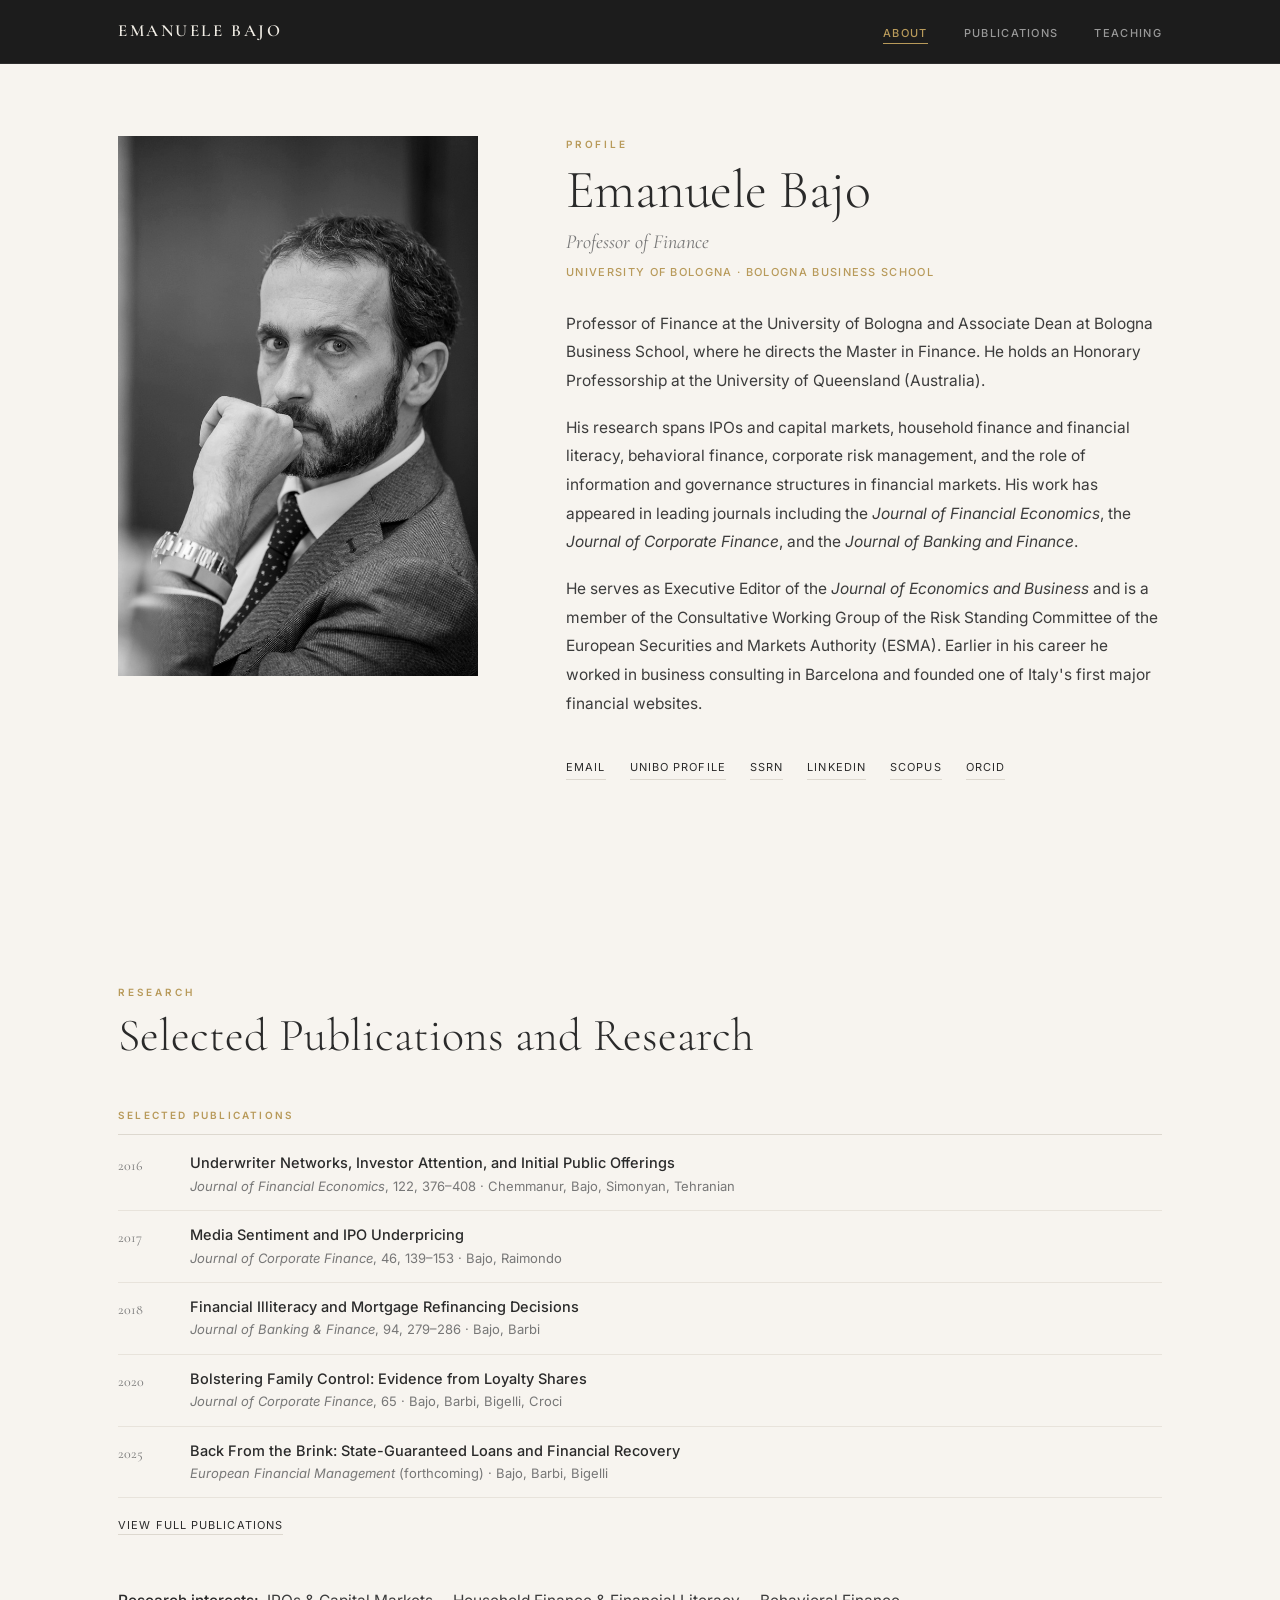
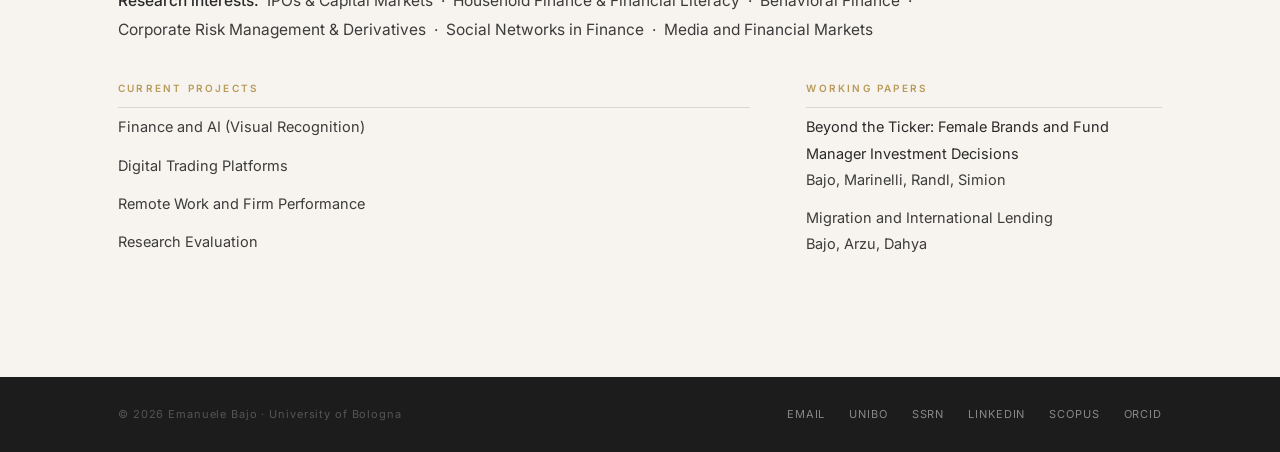
==== commit 8396a798: "index.html" ====
--- a/index.html
+++ b/index.html
@@ -174,14 +174,6 @@
       margin-bottom: 28px;
     }
 
-    .about-summary {
-      font-size: 16px;
-      color: #4a4a4a;
-      line-height: 1.8;
-      margin-bottom: 32px;
-      max-width: 720px;
-    }
-
     .about-bio {
       font-size: 15.5px;
       line-height: 1.85;
@@ -191,35 +183,6 @@
 
     .about-bio p + p { margin-top: 18px; }
 
-    .highlights {
-      display: grid;
-      grid-template-columns: 1fr 1fr;
-      gap: 12px;
-      margin-bottom: 40px;
-    }
-
-    .highlight-card {
-      background: #fff;
-      border: 1px solid var(--border);
-      padding: 16px 20px;
-    }
-
-    .highlight-card .hl-label {
-      font-size: 9px;
-      letter-spacing: 0.18em;
-      text-transform: uppercase;
-      color: var(--text-light);
-      margin-bottom: 5px;
-    }
-
-    .highlight-card .hl-value {
-      font-family: 'Cormorant Garamond', serif;
-      font-size: 16px;
-      font-weight: 600;
-      color: var(--text);
-      line-height: 1.3;
-    }
-
     .profile-links {
       display: flex;
       gap: 24px;
@@ -243,43 +206,17 @@
     }
 
     .research-intro {
-  font-size: 15.5px;
-  line-height: 1.85;
-  color: #3c3c3c;
-  max-width: 820px;
-}
-
-.research-interests {
-  margin-bottom: 18px;
-}
-
-.current-projects {
-  margin-bottom: 40px;
-}
-    .research-intro strong {
-      color: var(--text);
-      font-weight: 500;
-    }
-    
-        .teaching-intro {
       font-size: 15.5px;
       line-height: 1.85;
       color: #3c3c3c;
-      margin-bottom: 28px;
       max-width: 820px;
     }
 
-    .teaching-list {
-      padding-left: 20px;
-      max-width: 820px;
-    }
-
-    .teaching-list li {
-      margin-bottom: 8px;
-      font-size: 15px;
-      color: #3c3c3c;
-    }
-    
+    .research-intro strong {
+      color: var(--text);
+      font-weight: 500;
+    }
+
     .pub-group { margin-bottom: 52px; }
 
     .pub-group-title {
@@ -337,6 +274,68 @@
 
     .pub-journal { font-style: italic; }
 
+    .research-layout {
+      display: grid;
+      grid-template-columns: minmax(0, 1.6fr) minmax(280px, 0.9fr);
+      gap: 56px;
+      align-items: start;
+    }
+
+    .topic-cluster { margin-bottom: 42px; }
+
+    .topic-title,
+    .side-block-title {
+      font-size: 10px;
+      font-weight: 600;
+      letter-spacing: 0.22em;
+      text-transform: uppercase;
+      color: var(--accent);
+      border-bottom: 1px solid var(--border);
+      padding-bottom: 10px;
+      margin-bottom: 6px;
+    }
+
+    .side-block { margin-bottom: 40px; }
+
+    .side-list {
+      font-size: 14.5px;
+      color: #3c3c3c;
+      line-height: 1.8;
+    }
+
+    .side-list p + p { margin-top: 12px; }
+
+    .side-list a {
+      color: var(--text);
+      text-decoration: none;
+      border-bottom: 1px solid transparent;
+      transition: color 0.2s, border-color 0.2s;
+    }
+
+    .side-list a:hover {
+      color: var(--accent);
+      border-bottom-color: var(--accent);
+    }
+
+    .page-link {
+      margin-top: 18px;
+      font-size: 11px;
+      letter-spacing: 0.1em;
+      text-transform: uppercase;
+    }
+
+    .page-link a {
+      color: var(--text);
+      text-decoration: none;
+      border-bottom: 1px solid var(--border);
+      padding-bottom: 2px;
+    }
+
+    .page-link a:hover {
+      color: var(--accent);
+      border-color: var(--accent);
+    }
+
     footer {
       background: var(--nav-bg);
       color: #555;
@@ -346,10 +345,13 @@
       letter-spacing: 0.08em;
     }
 
+    @media (max-width: 980px) {
+      .research-layout { grid-template-columns: 1fr; gap: 36px; }
+    }
+
     @media (max-width: 860px) {
       .about-grid { grid-template-columns: 1fr; gap: 40px; }
       .about-photo { position: static; max-width: 280px; }
-      .highlights { grid-template-columns: 1fr; }
       .nav-inner { padding: 0 24px; }
       .container { padding: 0 24px; }
       .about-name { font-size: 40px; }
@@ -362,96 +364,17 @@
       .nav-links { gap: 14px; }
       .nav-links a { font-size: 10px; }
     }
-
-.research-layout {
-  display: grid;
-  grid-template-columns: minmax(0, 1.6fr) minmax(280px, 0.9fr);
-  gap: 56px;
-  align-items: start;
-}
-
-.research-main {
-  min-width: 0;
-}
-
-.research-side {
-  min-width: 0;
-}
-
-.topic-cluster {
-  margin-bottom: 42px;
-}
-
-.topic-title {
-  font-size: 10px;
-  font-weight: 600;
-  letter-spacing: 0.22em;
-  text-transform: uppercase;
-  color: var(--accent);
-  border-bottom: 1px solid var(--border);
-  padding-bottom: 10px;
-  margin-bottom: 6px;
-}
-
-.side-block {
-  margin-bottom: 40px;
-}
-
-.side-block-title {
-  font-size: 10px;
-  font-weight: 600;
-  letter-spacing: 0.22em;
-  text-transform: uppercase;
-  color: var(--accent);
-  border-bottom: 1px solid var(--border);
-  padding-bottom: 10px;
-  margin-bottom: 10px;
-}
-
-.side-list {
-  font-size: 14.5px;
-  color: #3c3c3c;
-  line-height: 1.8;
-}
-
-.side-list p + p {
-  margin-top: 12px;
-}
-
-.side-list a {
-  color: var(--text);
-  text-decoration: none;
-  border-bottom: 1px solid transparent;
-  transition: color 0.2s, border-color 0.2s;
-}
-
-.side-list a:hover {
-  color: var(--accent);
-  border-bottom-color: var(--accent);
-}
-
-.full-record {
-  margin-top: 24px;
-}
-
-@media (max-width: 980px) {
-  .research-layout {
-    grid-template-columns: 1fr;
-    gap: 36px;
-  }
-}
-    
   </style>
 </head>
 <body>
 
 <nav>
   <div class="nav-inner">
-    <div class="nav-name" onclick="window.scrollTo({top: 0, behavior: 'smooth'})">Emanuele Bajo</div>
+    <div class="nav-name" onclick="window.location.href='index.html'">Emanuele Bajo</div>
     <ul class="nav-links">
       <li><a href="#about">About</a></li>
-      <li><a href="#research">Research</a></li>
-      <li><a href="#teaching">Teaching</a></li>
+      <li><a href="publications.html">Publications</a></li>
+      <li><a href="teaching.html">Teaching</a></li>
     </ul>
   </div>
 </nav>
@@ -459,7 +382,6 @@
 <section id="about" class="section">
   <div class="container">
     <div class="about-grid">
-
       <div class="about-photo">
         <img src="photo.jpg" alt="Emanuele Bajo">
         <div class="about-photo-caption"></div>
@@ -467,14 +389,9 @@
 
       <div class="about-content">
         <div class="section-label">Profile</div>
-
         <h1 class="about-name">Emanuele Bajo</h1>
         <div class="about-role">Professor of Finance</div>
         <div class="about-institution">University of Bologna · Bologna Business School</div>
-
-        
-
- 
 
         <div class="about-bio">
           <p>Professor of Finance at the University of Bologna and Associate Dean at Bologna Business School, where he directs the Master in Finance. He holds an Honorary Professorship at the University of Queensland (Australia).</p>
@@ -491,7 +408,6 @@
           <a href="https://orcid.org/0000-0002-6844-2441" target="_blank" rel="noopener noreferrer">ORCID</a>
         </div>
       </div>
-
     </div>
   </div>
 </section>
@@ -499,158 +415,62 @@
 <section id="research" class="section">
   <div class="container">
     <div class="section-label">Research</div>
-    <h2>Publications and Research</h2>
-
-    <div class="research-intro research-interests">
+    <h2>Selected Publications and Research</h2>
+
+    <div class="pub-group">
+      <div class="pub-group-title">Selected Publications</div>
+
+      <div class="pub-item">
+        <div class="pub-year">2016</div>
+        <div class="pub-body">
+          <div class="pub-title"><a href="https://www.sciencedirect.com/science/article/pii/S0304405X1630126X" target="_blank" rel="noopener noreferrer">Underwriter Networks, Investor Attention, and Initial Public Offerings</a></div>
+          <div class="pub-meta"><span class="pub-journal">Journal of Financial Economics</span>, 122, 376–408 · Chemmanur, Bajo, Simonyan, Tehranian</div>
+        </div>
+      </div>
+
+      <div class="pub-item">
+        <div class="pub-year">2017</div>
+        <div class="pub-body">
+          <div class="pub-title"><a href="https://doi.org/10.1016/j.jcorpfin.2017.06.003" target="_blank" rel="noopener noreferrer">Media Sentiment and IPO Underpricing</a></div>
+          <div class="pub-meta"><span class="pub-journal">Journal of Corporate Finance</span>, 46, 139–153 · Bajo, Raimondo</div>
+        </div>
+      </div>
+
+      <div class="pub-item">
+        <div class="pub-year">2018</div>
+        <div class="pub-body">
+          <div class="pub-title"><a href="https://www.sciencedirect.com/science/article/pii/S0378426618301687" target="_blank" rel="noopener noreferrer">Financial Illiteracy and Mortgage Refinancing Decisions</a></div>
+          <div class="pub-meta"><span class="pub-journal">Journal of Banking &amp; Finance</span>, 94, 279–286 · Bajo, Barbi</div>
+        </div>
+      </div>
+
+      <div class="pub-item">
+        <div class="pub-year">2020</div>
+        <div class="pub-body">
+          <div class="pub-title"><a href="https://www.sciencedirect.com/science/article/pii/S0929119920301991" target="_blank" rel="noopener noreferrer">Bolstering Family Control: Evidence from Loyalty Shares</a></div>
+          <div class="pub-meta"><span class="pub-journal">Journal of Corporate Finance</span>, 65 · Bajo, Barbi, Bigelli, Croci</div>
+        </div>
+      </div>
+
+      <div class="pub-item">
+        <div class="pub-year">2025</div>
+        <div class="pub-body">
+          <div class="pub-title"><a href="https://doi.org/10.1111/eufm.70006" target="_blank" rel="noopener noreferrer">Back From the Brink: State-Guaranteed Loans and Financial Recovery</a></div>
+          <div class="pub-meta"><span class="pub-journal">European Financial Management</span> (forthcoming) · Bajo, Barbi, Bigelli</div>
+        </div>
+      </div>
+
+      <div class="page-link"><a href="publications.html">View full publications</a></div>
+    </div>
+
+    <div class="research-intro" style="margin-bottom:36px;">
       <strong>Research interests:</strong>&ensp;IPOs &amp; Capital Markets &nbsp;·&nbsp; Household Finance &amp; Financial Literacy &nbsp;·&nbsp; Behavioral Finance &nbsp;·&nbsp; Corporate Risk Management &amp; Derivatives &nbsp;·&nbsp; Social Networks in Finance &nbsp;·&nbsp; Media and Financial Markets
     </div>
 
     <div class="research-layout">
-
-      <div class="research-main">
-
+      <div>
         <div class="topic-cluster">
-          <div class="topic-title">IPOs, Capital Markets and Information</div>
-
-          <div class="pub-item">
-            <div class="pub-year">2016</div>
-            <div class="pub-body">
-              <div class="pub-title"><a href="https://www.sciencedirect.com/science/article/pii/S0304405X1630126X" target="_blank" rel="noopener noreferrer">Underwriter Networks, Investor Attention, and Initial Public Offerings</a></div>
-              <div class="pub-meta"><span class="pub-journal">Journal of Financial Economics</span>, 122, 376–408 &nbsp;·&nbsp; Chemmanur, Bajo, Simonyan, Tehranian</div>
-            </div>
-          </div>
-
-          <div class="pub-item">
-            <div class="pub-year">2017</div>
-            <div class="pub-body">
-              <div class="pub-title"><a href="https://doi.org/10.1016/j.jcorpfin.2017.06.003" target="_blank" rel="noopener noreferrer">Media Sentiment and IPO Underpricing</a></div>
-              <div class="pub-meta"><span class="pub-journal">Journal of Corporate Finance</span>, 46, 139–153 &nbsp;·&nbsp; Bajo, Raimondo</div>
-            </div>
-          </div>
-
-          <div class="pub-item">
-            <div class="pub-year">2010</div>
-            <div class="pub-body">
-              <div class="pub-title"><a href="https://doi.org/10.1111/j.1468-5957.2010.02193.x" target="_blank" rel="noopener noreferrer">The Information Content of Abnormal Trading Volume</a></div>
-              <div class="pub-meta"><span class="pub-journal">Journal of Business Finance &amp; Accounting</span>, 37(7–8), 950–978 &nbsp;·&nbsp; Bajo</div>
-            </div>
-          </div>
-
-          <div class="pub-item">
-            <div class="pub-year">2006</div>
-            <div class="pub-body">
-              <div class="pub-title"><a href="https://www.emerald.com/insight/content/doi/10.1108/10867370610706537/full/html" target="_blank" rel="noopener noreferrer">Do What Insiders Do: Abnormal Performance After the Release of Insider's Transaction</a></div>
-              <div class="pub-meta"><span class="pub-journal">Studies in Economics and Finance</span>, 23(2), 94–118 &nbsp;·&nbsp; Bajo, Petracci</div>
-            </div>
-          </div>
-        </div>
-
-        <div class="topic-cluster">
-          <div class="topic-title">Household Finance and Behavioral Finance</div>
-
-          <div class="pub-item">
-            <div class="pub-year">2018</div>
-            <div class="pub-body">
-              <div class="pub-title"><a href="https://www.sciencedirect.com/science/article/pii/S0378426618301687" target="_blank" rel="noopener noreferrer">Financial Illiteracy and Mortgage Refinancing Decisions</a></div>
-              <div class="pub-meta"><span class="pub-journal">Journal of Banking &amp; Finance</span>, 94, 279–286 &nbsp;·&nbsp; Bajo, Barbi</div>
-            </div>
-          </div>
-
-          <div class="pub-item">
-            <div class="pub-year">2024</div>
-            <div class="pub-body">
-              <div class="pub-title"><a href="https://doi.org/10.1111/eufm.12472" target="_blank" rel="noopener noreferrer">I'll Trade, Just Not Today: Individual Investor Trading Activity Around Birthdays</a></div>
-              <div class="pub-meta"><span class="pub-journal">European Financial Management</span>, 30, 2164–2194 &nbsp;·&nbsp; Bajo, Randl, Simion</div>
-            </div>
-          </div>
-
-          <div class="pub-item">
-            <div class="pub-year">2023</div>
-            <div class="pub-body">
-              <div class="pub-title"><a href="https://doi.org/10.1016/j.frl.2023.104245" target="_blank" rel="noopener noreferrer">Psychological Profile and Investment Decisions</a></div>
-              <div class="pub-meta"><span class="pub-journal">Finance Research Letters</span>, 58, 1–13 &nbsp;·&nbsp; Bajo, Cecchini, Oliver</div>
-            </div>
-          </div>
-
-          <div class="pub-item">
-            <div class="pub-year">2019</div>
-            <div class="pub-body">
-              <div class="pub-title"><a href="https://www.tandfonline.com/doi/full/10.1080/15427560.2018.1492579" target="_blank" rel="noopener noreferrer">Individual Differences in Disposition Effect</a></div>
-              <div class="pub-meta"><span class="pub-journal">Journal of Behavioral Finance</span>, 20(1), 107–126 &nbsp;·&nbsp; Bajo, Cecchini, Sobrero, Russo</div>
-            </div>
-          </div>
-        </div>
-
-        <div class="topic-cluster">
-          <div class="topic-title">Corporate Finance, Governance and Risk Management</div>
-
-          <div class="pub-item">
-            <div class="pub-year">2025</div>
-            <div class="pub-body">
-              <div class="pub-title"><a href="https://doi.org/10.1111/eufm.70006" target="_blank" rel="noopener noreferrer">Back From the Brink: State-Guaranteed Loans and Financial Recovery</a></div>
-              <div class="pub-meta"><span class="pub-journal">European Financial Management</span> (forthcoming) &nbsp;·&nbsp; Bajo, Barbi, Bigelli</div>
-            </div>
-          </div>
-
-          <div class="pub-item">
-            <div class="pub-year">2022</div>
-            <div class="pub-body">
-              <div class="pub-title"><a href="https://doi.org/10.1111/eufm.12328" target="_blank" rel="noopener noreferrer">My, Myself and I: CEO Narcissism and Selective Hedging</a></div>
-              <div class="pub-meta"><span class="pub-journal">European Financial Management</span>, 28, 809–833 &nbsp;·&nbsp; Bajo, Jankensgård, Marinelli</div>
-            </div>
-          </div>
-
-          <div class="pub-item">
-            <div class="pub-year">2020</div>
-            <div class="pub-body">
-              <div class="pub-title"><a href="https://www.sciencedirect.com/science/article/pii/S0929119920301991" target="_blank" rel="noopener noreferrer">Bolstering Family Control: Evidence from Loyalty Shares</a></div>
-              <div class="pub-meta"><span class="pub-journal">Journal of Corporate Finance</span>, 65 &nbsp;·&nbsp; Bajo, Barbi, Bigelli, Croci</div>
-            </div>
-          </div>
-
-          <div class="pub-item">
-            <div class="pub-year">2015</div>
-            <div class="pub-body">
-              <div class="pub-title"><a href="https://www.tandfonline.com/doi/full/10.1080/1351847X.2013.875050" target="_blank" rel="noopener noreferrer">A Generalized Approach to Optimal Hedging with Option Contracts</a></div>
-              <div class="pub-meta"><span class="pub-journal">European Journal of Finance</span>, 21(9), 714–733 &nbsp;·&nbsp; Bajo, Barbi, Romagnoli</div>
-            </div>
-          </div>
-        </div>
-
-        <div class="topic-cluster">
-          <div class="topic-title">Networks, Institutions and Financial Markets</div>
-
-          <div class="pub-item">
-            <div class="pub-year">2020</div>
-            <div class="pub-body">
-              <div class="pub-title"><a href="https://doi.org/10.1016/j.jbusres.2020.02.041" target="_blank" rel="noopener noreferrer">Institutional Investor Connectedness and Firm Value</a></div>
-              <div class="pub-meta"><span class="pub-journal">Journal of Business Research</span>, 112, 65–80 &nbsp;·&nbsp; Bajo, Croci, Marinelli</div>
-            </div>
-          </div>
-
-          <div class="pub-item">
-            <div class="pub-year">2020</div>
-            <div class="pub-body">
-              <div class="pub-title"><a href="https://onlinelibrary.wiley.com/doi/full/10.1111/eufm.12237" target="_blank" rel="noopener noreferrer">Ownership Ties, Conflict of Interest, and the Tone of News</a></div>
-              <div class="pub-meta"><span class="pub-journal">European Financial Management</span>, 26(3), 560–578 &nbsp;·&nbsp; Bajo, Bigelli, Raimondo</div>
-            </div>
-          </div>
-
-          <div class="pub-item">
-            <div class="pub-year">2013</div>
-            <div class="pub-body">
-              <div class="pub-title"><a href="https://www.sciencedirect.com/science/article/pii/S0378426613002744" target="_blank" rel="noopener noreferrer">The Role of Institutional Investors in Controlling Shareholder Public-to-Private Transactions</a></div>
-              <div class="pub-meta"><span class="pub-journal">Journal of Banking &amp; Finance</span>, 37(11), 4327–4336 &nbsp;·&nbsp; Bajo, Barbi, Bigelli, Hillier</div>
-            </div>
-          </div>
-        </div>
-
-      </div>
-
-      <aside class="research-side">
-
-        <div class="side-block">
-          <div class="side-block-title">Current Projects</div>
+          <div class="topic-title">Current Projects</div>
           <div class="side-list">
             <p>Finance and AI (Visual Recognition)</p>
             <p>Digital Trading Platforms</p>
@@ -658,7 +478,9 @@
             <p>Research Evaluation</p>
           </div>
         </div>
-
+      </div>
+
+      <aside>
         <div class="side-block">
           <div class="side-block-title">Working Papers</div>
           <div class="side-list">
@@ -666,106 +488,14 @@
             <p>Migration and International Lending<br>Bajo, Arzu, Dahya</p>
           </div>
         </div>
-
       </aside>
-
     </div>
-
-    <div class="pub-group full-record">
-      <div class="pub-group-title">Full Publication List</div>
-
-      <div class="pub-item"><div class="pub-year">2025</div><div class="pub-body"><div class="pub-title"><a href="https://doi.org/10.1111/eufm.70006" target="_blank" rel="noopener noreferrer">Back From the Brink: State-Guaranteed Loans and Financial Recovery</a></div><div class="pub-meta"><span class="pub-journal">European Financial Management</span> (forthcoming) &nbsp;·&nbsp; Bajo, Barbi, Bigelli</div></div></div>
-
-      <div class="pub-item"><div class="pub-year">2024</div><div class="pub-body"><div class="pub-title"><a href="https://doi.org/10.1016/j.irfa.2024.103532" target="_blank" rel="noopener noreferrer">Gender Balance in Academia: Evidence from Finance Departments</a></div><div class="pub-meta"><span class="pub-journal">International Review of Financial Analysis</span>, 96, 1–11 &nbsp;·&nbsp; Bajo, Barbi, Hillier</div></div></div>
-
-      <div class="pub-item"><div class="pub-year">2024</div><div class="pub-body"><div class="pub-title"><a href="https://doi.org/10.1111/eufm.12472" target="_blank" rel="noopener noreferrer">I'll Trade, Just Not Today: Individual Investor Trading Activity Around Birthdays</a></div><div class="pub-meta"><span class="pub-journal">European Financial Management</span>, 30, 2164–2194 &nbsp;·&nbsp; Bajo, Randl, Simion</div></div></div>
-
-      <div class="pub-item"><div class="pub-year">2023</div><div class="pub-body"><div class="pub-title"><a href="https://doi.org/10.1016/j.frl.2023.104245" target="_blank" rel="noopener noreferrer">Psychological Profile and Investment Decisions</a></div><div class="pub-meta"><span class="pub-journal">Finance Research Letters</span>, 58, 1–13 &nbsp;·&nbsp; Bajo, Cecchini, Oliver</div></div></div>
-
-      <div class="pub-item"><div class="pub-year">2022</div><div class="pub-body"><div class="pub-title"><a href="https://doi.org/10.1111/eufm.12328" target="_blank" rel="noopener noreferrer">My, Myself and I: CEO Narcissism and Selective Hedging</a></div><div class="pub-meta"><span class="pub-journal">European Financial Management</span>, 28, 809–833 &nbsp;·&nbsp; Bajo, Jankensgård, Marinelli</div></div></div>
-
-      <div class="pub-item"><div class="pub-year">2020</div><div class="pub-body"><div class="pub-title"><a href="https://www.sciencedirect.com/science/article/pii/S0929119920301991" target="_blank" rel="noopener noreferrer">Bolstering Family Control: Evidence from Loyalty Shares</a></div><div class="pub-meta"><span class="pub-journal">Journal of Corporate Finance</span>, 65 &nbsp;·&nbsp; Bajo, Barbi, Bigelli, Croci</div></div></div>
-
-      <div class="pub-item"><div class="pub-year">2020</div><div class="pub-body"><div class="pub-title"><a href="https://onlinelibrary.wiley.com/doi/full/10.1111/eufm.12237" target="_blank" rel="noopener noreferrer">Ownership Ties, Conflict of Interest, and the Tone of News</a></div><div class="pub-meta"><span class="pub-journal">European Financial Management</span>, 26(3), 560–578 &nbsp;·&nbsp; Bajo, Bigelli, Raimondo</div></div></div>
-
-      <div class="pub-item"><div class="pub-year">2020</div><div class="pub-body"><div class="pub-title"><a href="https://doi.org/10.1016/j.jbankfin.2020.105780" target="_blank" rel="noopener noreferrer">Where Should I Publish to Get Promoted? A Finance Journal Ranking Based on Business School Promotions</a></div><div class="pub-meta"><span class="pub-journal">Journal of Banking &amp; Finance</span>, 114 &nbsp;·&nbsp; Bajo, Barbi, Hillier</div></div></div>
-
-      <div class="pub-item"><div class="pub-year">2020</div><div class="pub-body"><div class="pub-title"><a href="https://doi.org/10.1016/j.jbusres.2020.02.041" target="_blank" rel="noopener noreferrer">Institutional Investor Connectedness and Firm Value</a></div><div class="pub-meta"><span class="pub-journal">Journal of Business Research</span>, 112, 65–80 &nbsp;·&nbsp; Bajo, Croci, Marinelli</div></div></div>
-
-      <div class="pub-item"><div class="pub-year">2019</div><div class="pub-body"><div class="pub-title"><a href="https://www.tandfonline.com/doi/full/10.1080/15427560.2018.1492579" target="_blank" rel="noopener noreferrer">Individual Differences in Disposition Effect</a></div><div class="pub-meta"><span class="pub-journal">Journal of Behavioral Finance</span>, 20(1), 107–126 &nbsp;·&nbsp; Bajo, Cecchini, Sobrero, Russo</div></div></div>
-
-      <div class="pub-item"><div class="pub-year">2018</div><div class="pub-body"><div class="pub-title"><a href="https://www.sciencedirect.com/science/article/pii/S0378426618301687" target="_blank" rel="noopener noreferrer">Financial Illiteracy and Mortgage Refinancing Decisions</a></div><div class="pub-meta"><span class="pub-journal">Journal of Banking &amp; Finance</span>, 94, 279–286 &nbsp;·&nbsp; Bajo, Barbi</div></div></div>
-
-      <div class="pub-item"><div class="pub-year">2017</div><div class="pub-body"><div class="pub-title"><a href="https://doi.org/10.1016/j.jcorpfin.2017.06.003" target="_blank" rel="noopener noreferrer">Media Sentiment and IPO Underpricing</a></div><div class="pub-meta"><span class="pub-journal">Journal of Corporate Finance</span>, 46, 139–153 &nbsp;·&nbsp; Bajo, Raimondo</div></div></div>
-
-      <div class="pub-item"><div class="pub-year">2017</div><div class="pub-body"><div class="pub-title"><a href="https://www.sciencedirect.com/science/article/pii/S1062976916000260" target="_blank" rel="noopener noreferrer">Do IPO Firms Get What They Pay For? A Second Thought on Granting the Over-allotment Option</a></div><div class="pub-meta"><span class="pub-journal">Quarterly Review of Economics and Finance</span>, 63, 219–232 &nbsp;·&nbsp; Bajo, Barbi, Petrella</div></div></div>
-
-      <div class="pub-item"><div class="pub-year">2016</div><div class="pub-body"><div class="pub-title"><a href="https://www.sciencedirect.com/science/article/pii/S0304405X1630126X" target="_blank" rel="noopener noreferrer">Underwriter Networks, Investor Attention, and Initial Public Offerings</a></div><div class="pub-meta"><span class="pub-journal">Journal of Financial Economics</span>, 122, 376–408 &nbsp;·&nbsp; Chemmanur, Bajo, Simonyan, Tehranian</div></div></div>
-
-      <div class="pub-item"><div class="pub-year">2015</div><div class="pub-body"><div class="pub-title"><a href="https://www.tandfonline.com/doi/full/10.1080/1351847X.2013.875050" target="_blank" rel="noopener noreferrer">A Generalized Approach to Optimal Hedging with Option Contracts</a></div><div class="pub-meta"><span class="pub-journal">European Journal of Finance</span>, 21(9), 714–733 &nbsp;·&nbsp; Bajo, Barbi, Romagnoli</div></div></div>
-
-      <div class="pub-item"><div class="pub-year">2015</div><div class="pub-body"><div class="pub-title"><a href="https://www.rivisteweb.it/doi/10.12831/80534" target="_blank" rel="noopener noreferrer">Financial Literacy, Households' Investment Behavior, and Risk Propensity</a></div><div class="pub-meta"><span class="pub-journal">Journal of Financial Management, Markets and Institutions</span>, 3(1), 157–174 &nbsp;·&nbsp; Bajo, Barbi, Sandri</div></div></div>
-
-      <div class="pub-item"><div class="pub-year">2014</div><div class="pub-body"><div class="pub-title"><a href="https://www.sciencedirect.com/science/article/pii/S1062940814000990" target="_blank" rel="noopener noreferrer">Optimal Corporate Hedging Using Options with Basis and Production Risk</a></div><div class="pub-meta"><span class="pub-journal">North American Journal of Economics and Finance</span>, 30, 56–71 &nbsp;·&nbsp; Bajo, Barbi, Romagnoli</div></div></div>
-
-      <div class="pub-item"><div class="pub-year">2013</div><div class="pub-body"><div class="pub-title"><a href="https://www.sciencedirect.com/science/article/pii/S0378426613002744" target="_blank" rel="noopener noreferrer">The Role of Institutional Investors in Controlling Shareholder Public-to-Private Transactions</a></div><div class="pub-meta"><span class="pub-journal">Journal of Banking &amp; Finance</span>, 37(11), 4327–4336 &nbsp;·&nbsp; Bajo, Barbi, Bigelli, Hillier</div></div></div>
-
-      <div class="pub-item"><div class="pub-year">2013</div><div class="pub-body"><div class="pub-title"><a href="https://www.tandfonline.com/doi/full/10.1080/00036846.2012.667552" target="_blank" rel="noopener noreferrer">Interest Rate Risk Estimation: A New Duration-based Approach</a></div><div class="pub-meta"><span class="pub-journal">Applied Economics</span>, 45(19), 2697–2704 &nbsp;·&nbsp; Bajo, Barbi, Hillier</div></div></div>
-
-      <div class="pub-item"><div class="pub-year">2012</div><div class="pub-body"><div class="pub-title"><a href="https://www.sciencedirect.com/science/article/pii/S0378426611002585" target="_blank" rel="noopener noreferrer">The Role of Time Value in Convertible Bond Call Policy</a></div><div class="pub-meta"><span class="pub-journal">Journal of Banking &amp; Finance</span>, 36(2), 550–563 &nbsp;·&nbsp; Bajo, Barbi</div></div></div>
-
-      <div class="pub-item"><div class="pub-year">2010</div><div class="pub-body"><div class="pub-title"><a href="https://www.tandfonline.com/doi/full/10.1080/14697680902953841" target="_blank" rel="noopener noreferrer">The Risk-Shifting Effect and the Value of a Warrant</a></div><div class="pub-meta"><span class="pub-journal">Quantitative Finance</span>, 10(10), 1203–1213 &nbsp;·&nbsp; Bajo, Barbi</div></div></div>
-
-      <div class="pub-item"><div class="pub-year">2010</div><div class="pub-body"><div class="pub-title"><a href="https://doi.org/10.1111/j.1468-5957.2010.02193.x" target="_blank" rel="noopener noreferrer">The Information Content of Abnormal Trading Volume</a></div><div class="pub-meta"><span class="pub-journal">Journal of Business Finance &amp; Accounting</span>, 37(7–8), 950–978 &nbsp;·&nbsp; Bajo</div></div></div>
-
-      <div class="pub-item"><div class="pub-year">2009</div><div class="pub-body"><div class="pub-title">The Determinants and Value Impact of Regulatory Compliance: An Analysis of Insider Trading Disclosures</div><div class="pub-meta"><span class="pub-journal">Journal of Business Ethics</span>, 90(3) &nbsp;·&nbsp; Bajo, Bigelli, Hillier, Petracci</div></div></div>
-
-      <div class="pub-item"><div class="pub-year">2006</div><div class="pub-body"><div class="pub-title"><a href="https://www.emerald.com/insight/content/doi/10.1108/10867370610706537/full/html" target="_blank" rel="noopener noreferrer">Do What Insiders Do: Abnormal Performance After the Release of Insider's Transaction</a></div><div class="pub-meta"><span class="pub-journal">Studies in Economics and Finance</span>, 23(2), 94–118 &nbsp;·&nbsp; Bajo, Petracci</div></div></div>
-
-      <div class="pub-item"><div class="pub-year">1998</div><div class="pub-body"><div class="pub-title">New Investments and Market Myopia: Firm's Value versus Private Benefits Maximization — Evidence from Italy</div><div class="pub-meta"><span class="pub-journal">Journal of Management and Governance</span>, 2(1), 1–16 &nbsp;·&nbsp; Bajo, Bigelli, Sandri</div></div></div>
-    </div>
-
-    <div class="pub-group">
-      <div class="pub-group-title">Books and Other Publications</div>
-
-      <div class="pub-item"><div class="pub-year">2012</div><div class="pub-body"><div class="pub-title">Rischi finanziari delle imprese. Politiche di copertura, modelli ed evidenze empiriche</div><div class="pub-meta">Franco Angeli, Milano</div></div></div>
-      <div class="pub-item"><div class="pub-year">2003</div><div class="pub-body"><div class="pub-title">Le Obbligazioni Convertibili</div><div class="pub-meta">Carocci, Roma</div></div></div>
-
-      <div class="pub-item"><div class="pub-year">2026</div><div class="pub-body"><div class="pub-title">Risk Management</div><div class="pub-meta"><em>Topics in Corporate Finance: Challenges, Opportunities, Debates, and Trends</em>, Springer Nature, pp. 3–20</div></div></div>
-      <div class="pub-item"><div class="pub-year">2013</div><div class="pub-body"><div class="pub-title">Enel, Ten Years of Extraordinary Financial Performance</div><div class="pub-meta"><em>National Monopoly to Successful Multinational: The Case of Enel</em>, Palgrave Macmillan &nbsp;·&nbsp; Bajo, Barbi</div></div></div>
-      <div class="pub-item"><div class="pub-year">2007</div><div class="pub-body"><div class="pub-title">L'Internal dealing: una prima verifica empirica sul mercato italiano</div><div class="pub-meta"><em>Finanza e Industria in Italia</em>, Il Mulino &nbsp;·&nbsp; Bajo, Bigelli, Petracci</div></div></div>
-      <div class="pub-item"><div class="pub-year">2001</div><div class="pub-body"><div class="pub-title">Il Venture Capital</div><div class="pub-meta"><em>Le fonti di finanziamento non bancarie</em>, Clueb</div></div></div>
-    </div>
-
   </div>
 </section>
 
-<section id="teaching" class="section">
-  <div class="container">
-    <div class="section-label">Teaching</div>
-    <h2>Teaching</h2>
-
-    <div class="teaching-intro">
-      I have taught undergraduate, graduate, MBA, Executive and PhD courses in finance at the University of Bologna, Bologna Business School, the University of Queensland and Johns Hopkins University.
-    </div>
-
-    <ul class="teaching-list">
-      <li>Corporate Finance</li>
-      <li>Investments</li>
-      <li>Risk Management</li>
-      <li>Derivatives</li>
-      <li>Fintech</li>
-      <li>Entrepreneurial Finance</li>
-      <li>Valuation</li>
-      <li>International Finance</li>
-    </ul>
-  </div>
-</section>
-
-
 <footer>
   <div style="max-width:1140px;margin:0 auto;padding:0 48px;display:flex;justify-content:space-between;align-items:center;flex-wrap:wrap;gap:16px;">
-    <div>© 2026 Emanuele Bajo &nbsp;·&nbsp; University of Bologna</div>
+    <div>© 2026 Emanuele Bajo · University of Bologna</div>
     <div style="display:flex;gap:24px;flex-wrap:wrap;">
       <a href="mailto:emanuele.bajo@unibo.it" style="color:#888;text-decoration:none;font-size:11px;letter-spacing:0.08em;text-transform:uppercase;">Email</a>
       <a href="https://www.unibo.it/sitoweb/emanuele.bajo/en" target="_blank" rel="noopener noreferrer" style="color:#888;text-decoration:none;font-size:11px;letter-spacing:0.08em;text-transform:uppercase;">UniBo</a>
@@ -779,7 +509,7 @@
 
 <script>
   const sections = document.querySelectorAll('.section');
-  const navLinks = document.querySelectorAll('.nav-links a');
+  const navLinks = document.querySelectorAll('.nav-links a[href^="#"]');
 
   window.addEventListener('scroll', () => {
     let current = '';
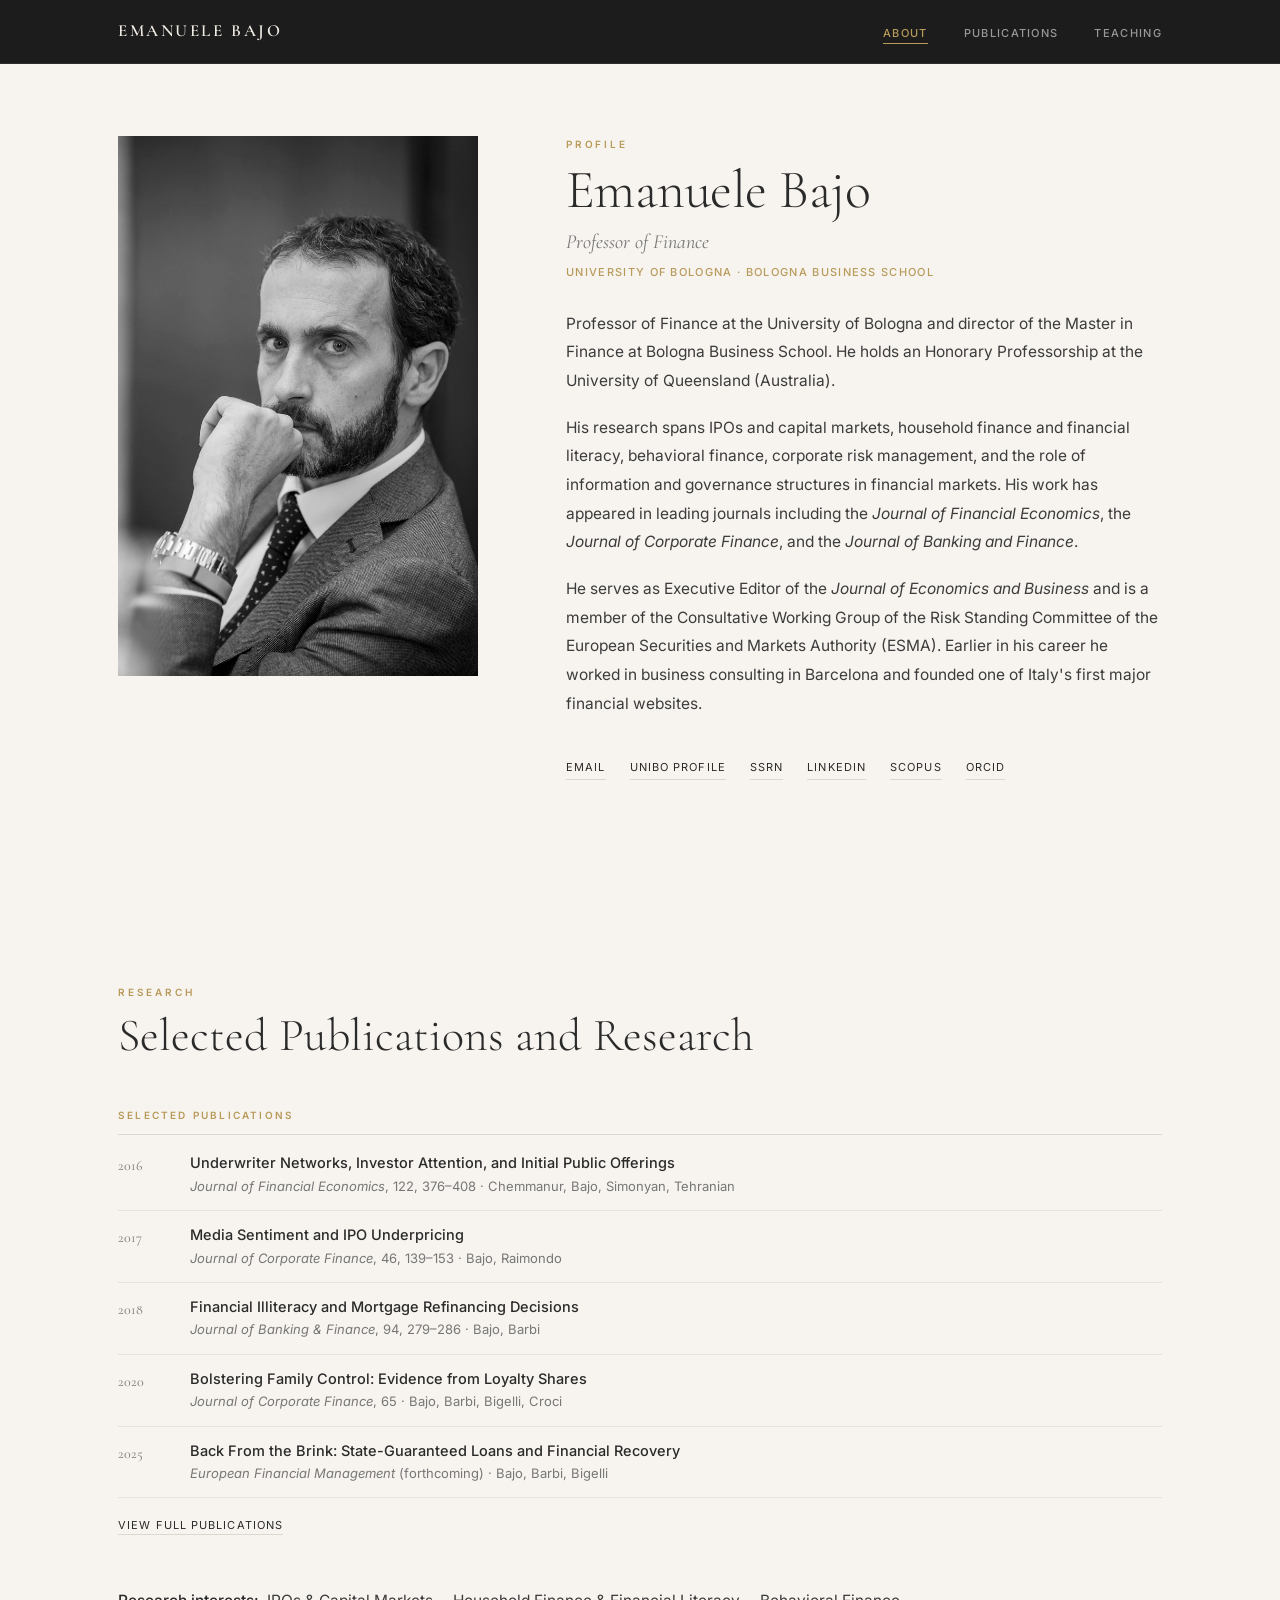
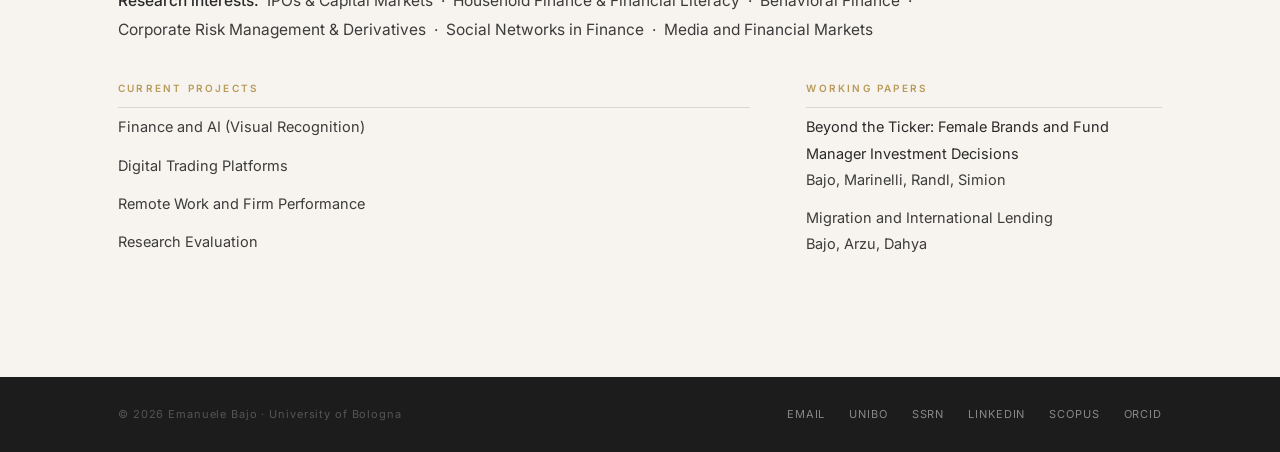
==== commit 26643aa0: "index.html" ====
--- a/index.html
+++ b/index.html
@@ -4,7 +4,7 @@
   <meta charset="UTF-8">
   <meta name="viewport" content="width=device-width, initial-scale=1.0">
   <title>Emanuele Bajo — Professor of Finance</title>
-  <meta name="description" content="Emanuele Bajo is Professor of Finance at the University of Bologna and Associate Dean at Bologna Business School. Research interests include IPOs, household finance, behavioral finance, corporate risk management, and financial markets.">
+  <meta name="description" content="Emanuele Bajo is Professor of Finance at the University of Bologna. Research interests include IPOs, household finance, behavioral finance, corporate risk management, and financial markets.">
   <link rel="canonical" href="https://emanuelebajo.cv/">
   <link href="https://fonts.googleapis.com/css2?family=Cormorant+Garamond:ital,wght@0,300;0,400;0,500;0,600;0,700;1,300;1,400;1,600&family=Inter:wght@300;400;500;600&display=swap" rel="stylesheet">
 
@@ -394,7 +394,7 @@
         <div class="about-institution">University of Bologna · Bologna Business School</div>
 
         <div class="about-bio">
-          <p>Professor of Finance at the University of Bologna and Associate Dean at Bologna Business School, where he directs the Master in Finance. He holds an Honorary Professorship at the University of Queensland (Australia).</p>
+          <p>Professor of Finance at the University of Bologna and director of the Master in Finance at Bologna Business School. He holds an Honorary Professorship at the University of Queensland (Australia).</p>
           <p>His research spans IPOs and capital markets, household finance and financial literacy, behavioral finance, corporate risk management, and the role of information and governance structures in financial markets. His work has appeared in leading journals including the <em>Journal of Financial Economics</em>, the <em>Journal of Corporate Finance</em>, and the <em>Journal of Banking and Finance</em>.</p>
           <p>He serves as Executive Editor of the <em>Journal of Economics and Business</em> and is a member of the Consultative Working Group of the Risk Standing Committee of the European Securities and Markets Authority (ESMA). Earlier in his career he worked in business consulting in Barcelona and founded one of Italy's first major financial websites.</p>
         </div>
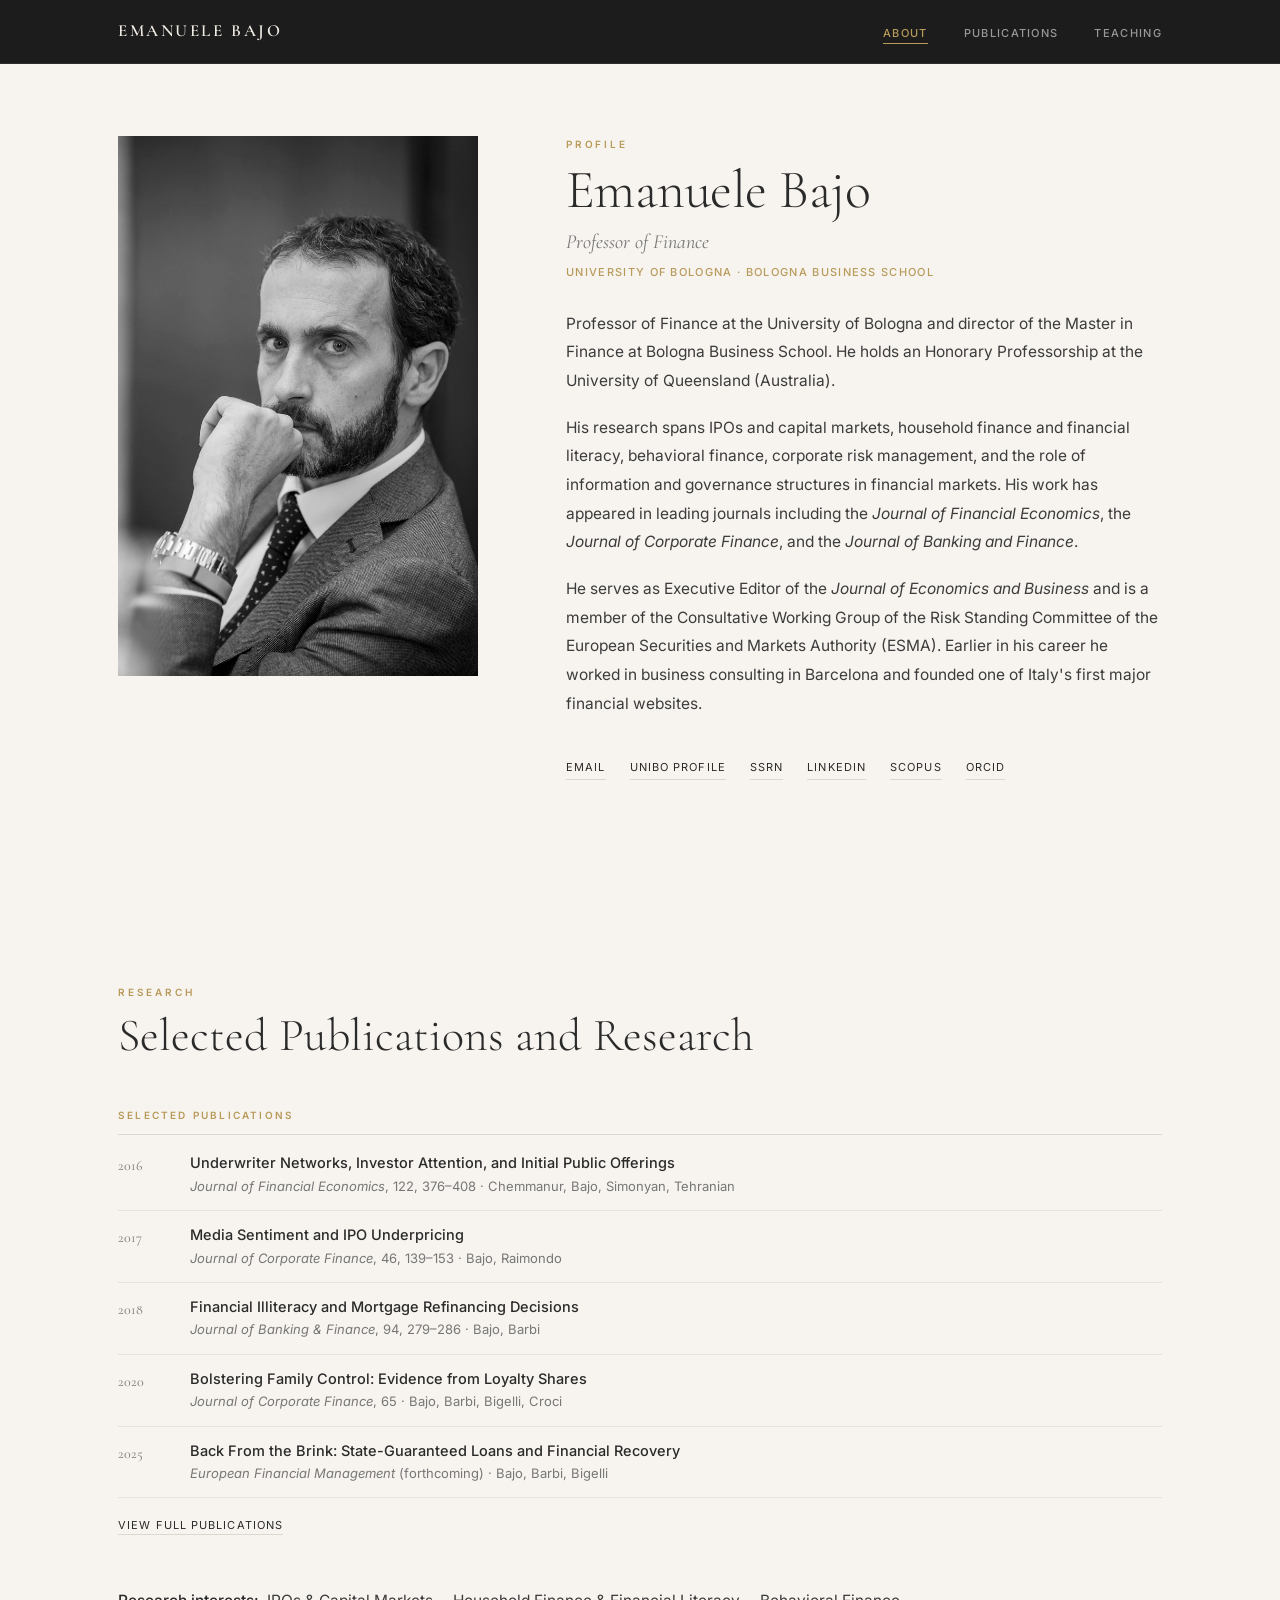
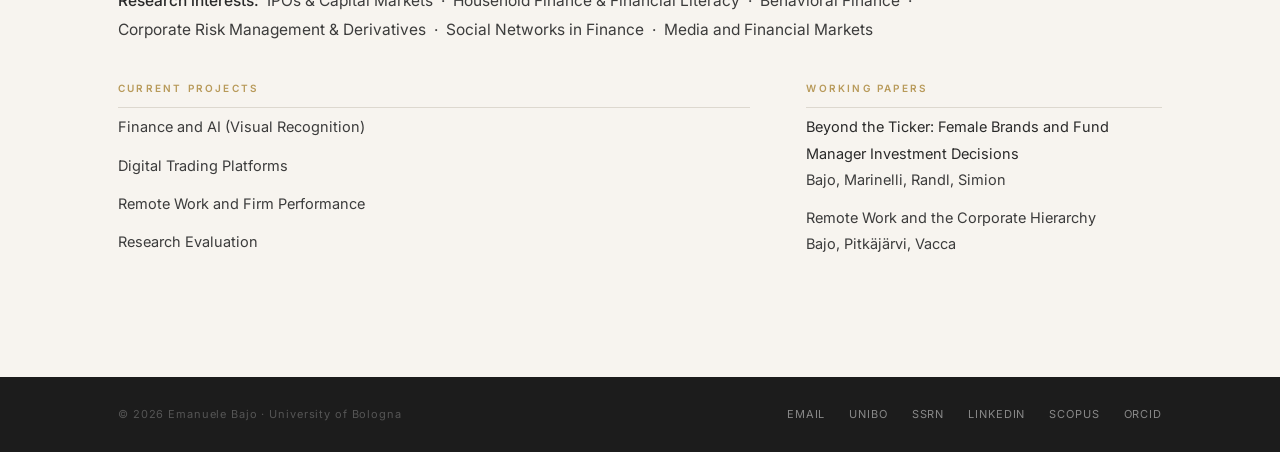
==== commit 233d65c7: "index.html" ====
--- a/index.html
+++ b/index.html
@@ -485,7 +485,7 @@
           <div class="side-block-title">Working Papers</div>
           <div class="side-list">
             <p><a href="https://papers.ssrn.com/sol3/papers.cfm?abstract_id=5040923" target="_blank" rel="noopener noreferrer">Beyond the Ticker: Female Brands and Fund Manager Investment Decisions</a><br>Bajo, Marinelli, Randl, Simion</p>
-            <p>Migration and International Lending<br>Bajo, Arzu, Dahya</p>
+            <p>Remote Work and the Corporate Hierarchy<br>Bajo, Pitkäjärvi, Vacca</p>
           </div>
         </div>
       </aside>
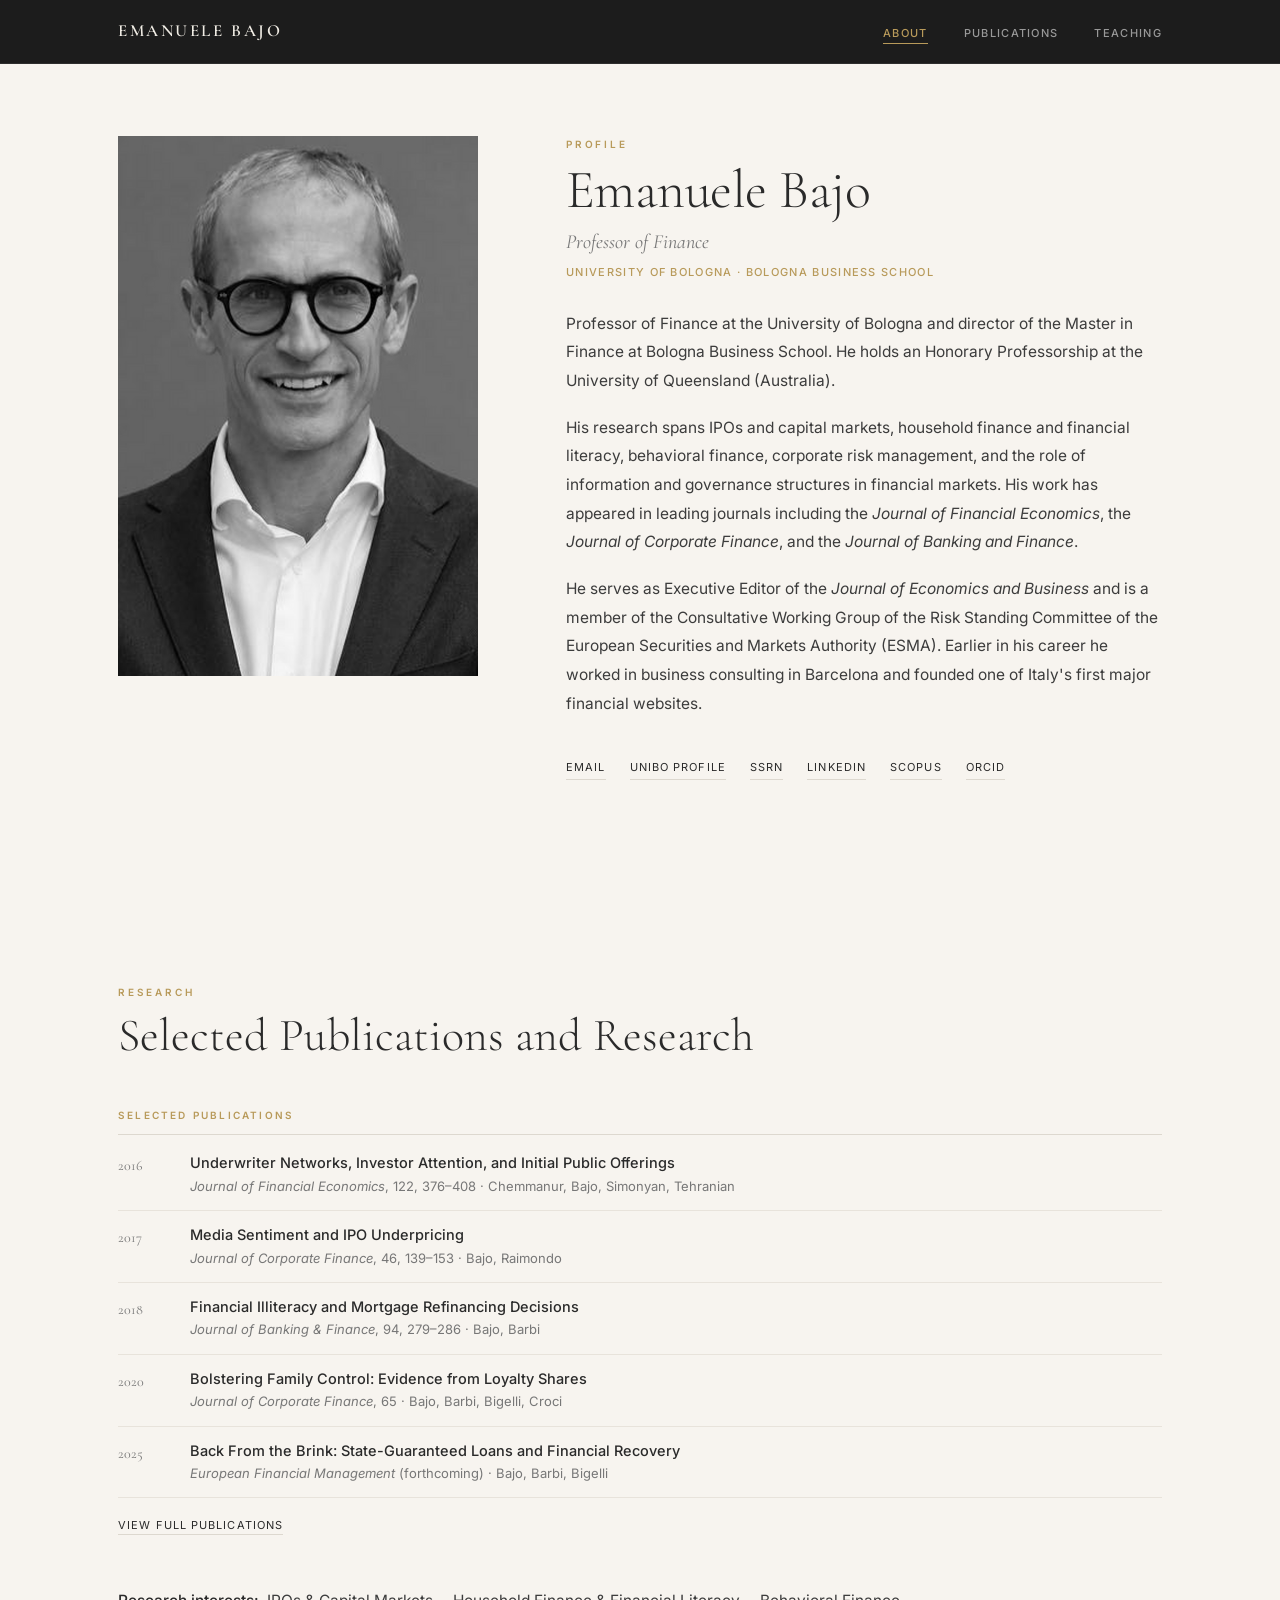
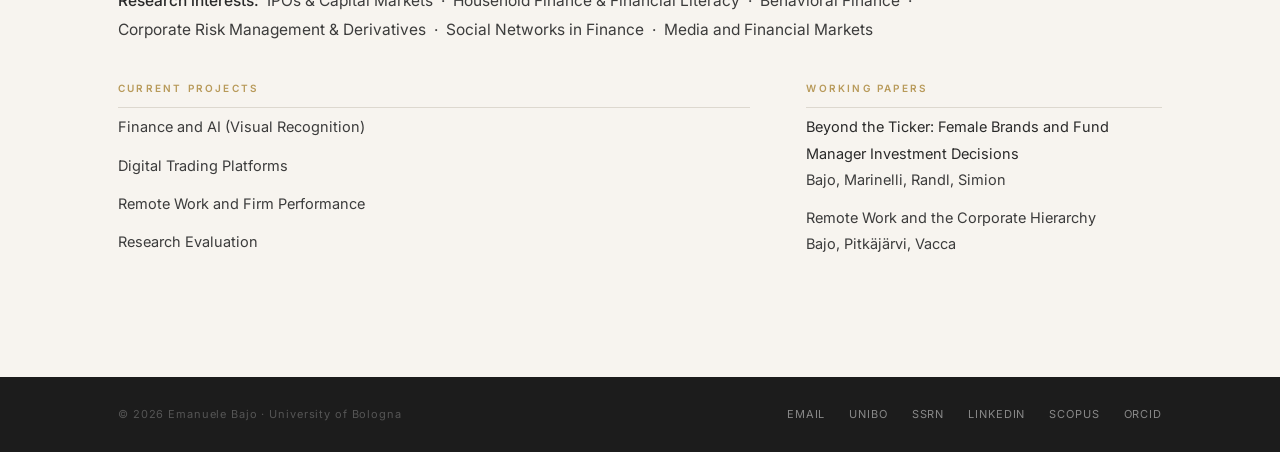
==== commit e65d5141: "Corregge formato e allineamento foto profilo" ====
--- a/index.html
+++ b/index.html
@@ -127,11 +127,20 @@
     .about-photo {
       position: sticky;
       top: calc(var(--nav-height) + 32px);
+      width: 100%;
+    }
+
+    .about-photo-frame {
+      aspect-ratio: 2 / 3;
+      overflow: hidden;
     }
 
     .about-photo img {
       width: 100%;
+      height: 100%;
       display: block;
+      object-fit: cover;
+      object-position: center;
       filter: grayscale(100%);
     }
 
@@ -383,7 +392,9 @@
   <div class="container">
     <div class="about-grid">
       <div class="about-photo">
-        <img src="photo.jpg" alt="Emanuele Bajo">
+        <div class="about-photo-frame">
+          <img src="photo.jpg" alt="Emanuele Bajo" width="2048" height="2048">
+        </div>
         <div class="about-photo-caption"></div>
       </div>
 
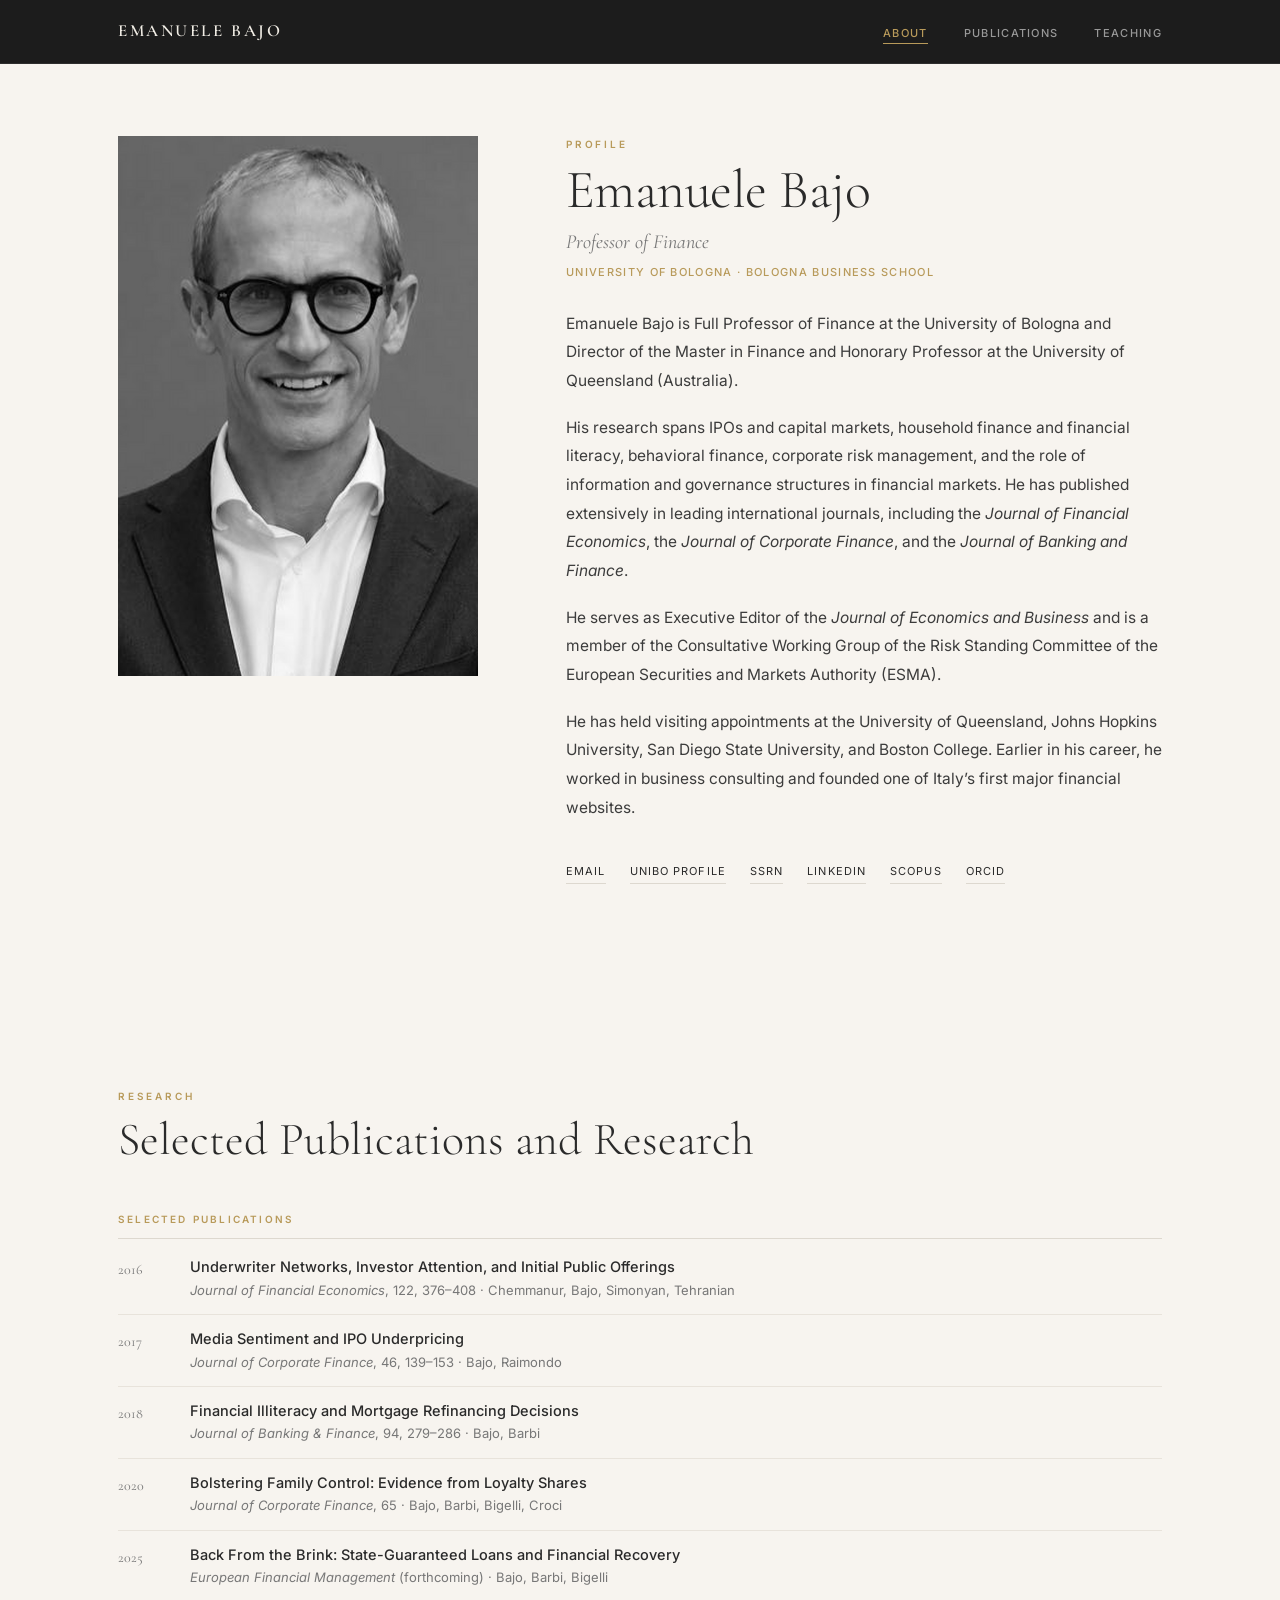
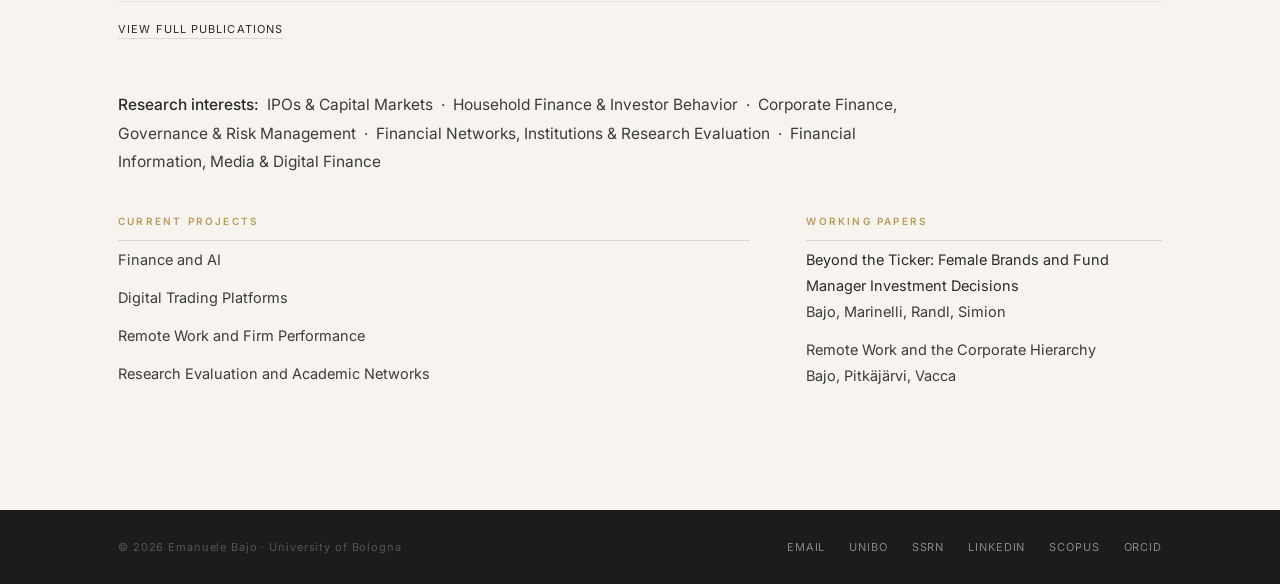
==== commit 521bd4ce: "site: align CV biography, research themes and curated publications" ====
--- a/index.html
+++ b/index.html
@@ -405,9 +405,10 @@
         <div class="about-institution">University of Bologna · Bologna Business School</div>
 
         <div class="about-bio">
-          <p>Professor of Finance at the University of Bologna and director of the Master in Finance at Bologna Business School. He holds an Honorary Professorship at the University of Queensland (Australia).</p>
-          <p>His research spans IPOs and capital markets, household finance and financial literacy, behavioral finance, corporate risk management, and the role of information and governance structures in financial markets. His work has appeared in leading journals including the <em>Journal of Financial Economics</em>, the <em>Journal of Corporate Finance</em>, and the <em>Journal of Banking and Finance</em>.</p>
-          <p>He serves as Executive Editor of the <em>Journal of Economics and Business</em> and is a member of the Consultative Working Group of the Risk Standing Committee of the European Securities and Markets Authority (ESMA). Earlier in his career he worked in business consulting in Barcelona and founded one of Italy's first major financial websites.</p>
+          <p>Emanuele Bajo is Full Professor of Finance at the University of Bologna and Director of the Master in Finance and Honorary Professor at the University of Queensland (Australia).</p>
+          <p>His research spans IPOs and capital markets, household finance and financial literacy, behavioral finance, corporate risk management, and the role of information and governance structures in financial markets. He has published extensively in leading international journals, including the <em>Journal of Financial Economics</em>, the <em>Journal of Corporate Finance</em>, and the <em>Journal of Banking and Finance</em>.</p>
+          <p>He serves as Executive Editor of the <em>Journal of Economics and Business</em> and is a member of the Consultative Working Group of the Risk Standing Committee of the European Securities and Markets Authority (ESMA).</p>
+          <p>He has held visiting appointments at the University of Queensland, Johns Hopkins University, San Diego State University, and Boston College. Earlier in his career, he worked in business consulting and founded one of Italy’s first major financial websites.</p>
         </div>
 
         <div class="profile-links">
@@ -475,7 +476,7 @@
     </div>
 
     <div class="research-intro" style="margin-bottom:36px;">
-      <strong>Research interests:</strong>&ensp;IPOs &amp; Capital Markets &nbsp;·&nbsp; Household Finance &amp; Financial Literacy &nbsp;·&nbsp; Behavioral Finance &nbsp;·&nbsp; Corporate Risk Management &amp; Derivatives &nbsp;·&nbsp; Social Networks in Finance &nbsp;·&nbsp; Media and Financial Markets
+      <strong>Research interests:</strong>&ensp;IPOs &amp; Capital Markets &nbsp;·&nbsp; Household Finance &amp; Investor Behavior &nbsp;·&nbsp; Corporate Finance, Governance &amp; Risk Management &nbsp;·&nbsp; Financial Networks, Institutions &amp; Research Evaluation &nbsp;·&nbsp; Financial Information, Media &amp; Digital Finance
     </div>
 
     <div class="research-layout">
@@ -483,10 +484,10 @@
         <div class="topic-cluster">
           <div class="topic-title">Current Projects</div>
           <div class="side-list">
-            <p>Finance and AI (Visual Recognition)</p>
+            <p>Finance and AI</p>
             <p>Digital Trading Platforms</p>
             <p>Remote Work and Firm Performance</p>
-            <p>Research Evaluation</p>
+            <p>Research Evaluation and Academic Networks</p>
           </div>
         </div>
       </div>
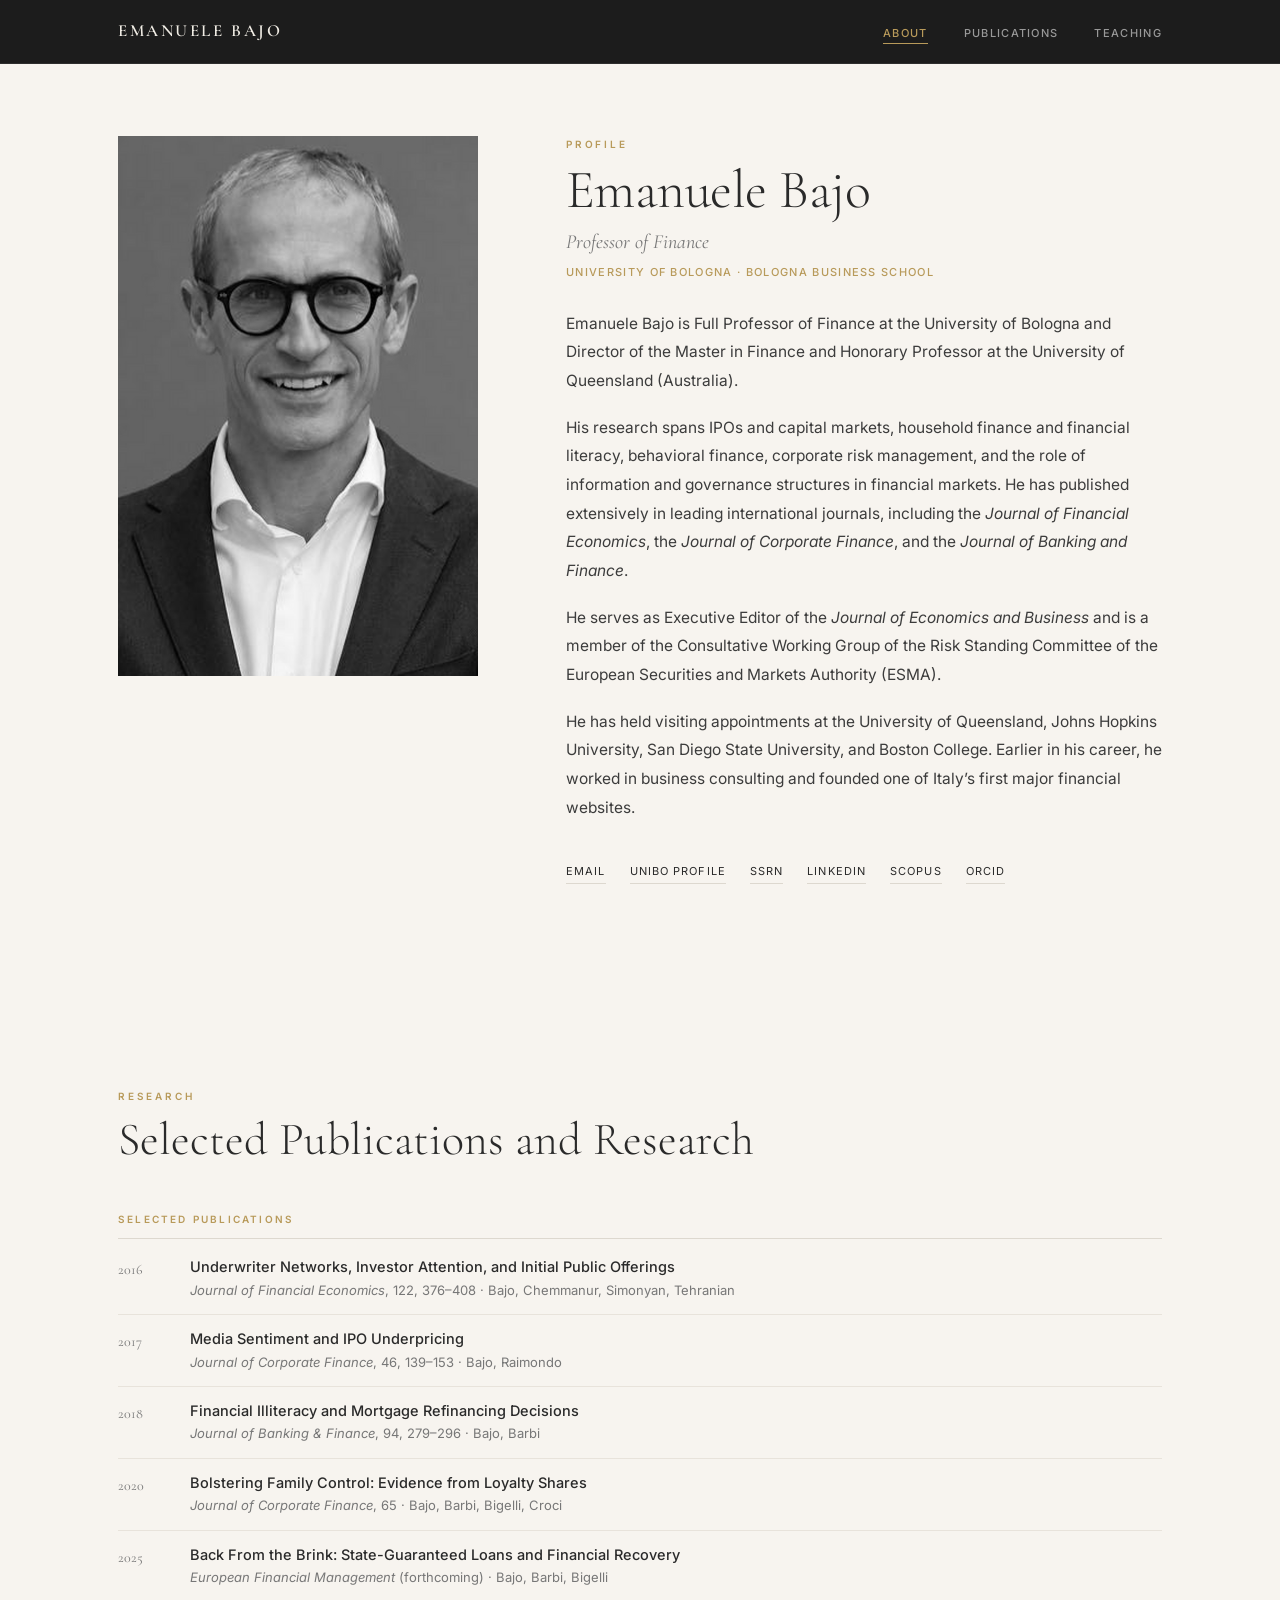
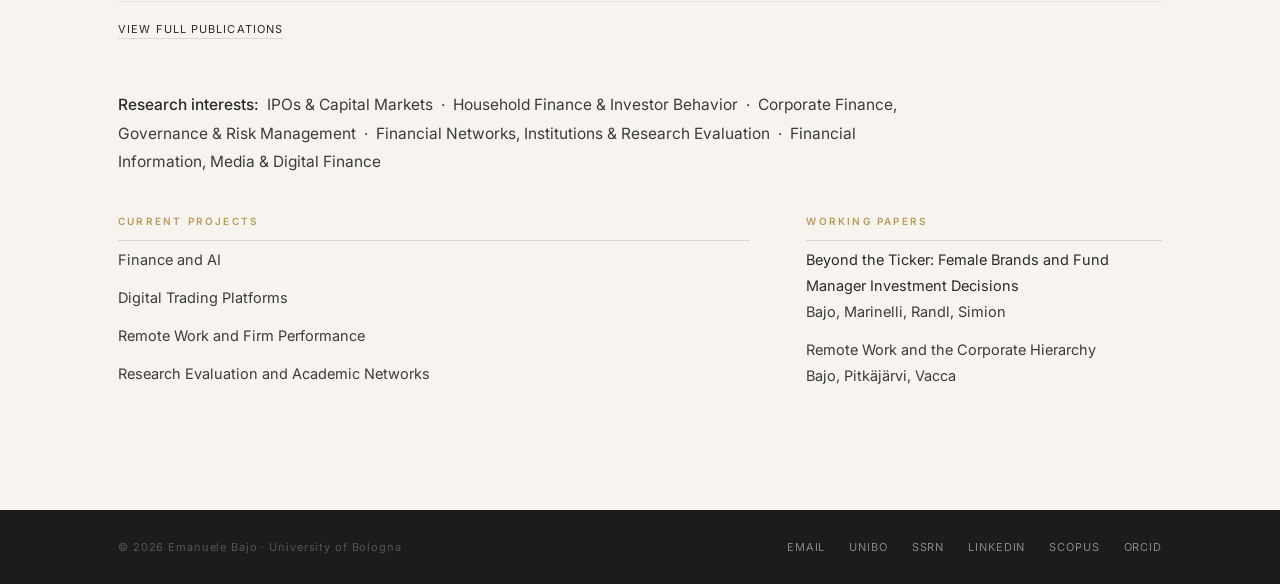
==== commit c78b7eb2: "Correct verified publication metadata" ====
--- a/index.html
+++ b/index.html
@@ -436,7 +436,7 @@
         <div class="pub-year">2016</div>
         <div class="pub-body">
           <div class="pub-title"><a href="https://www.sciencedirect.com/science/article/pii/S0304405X1630126X" target="_blank" rel="noopener noreferrer">Underwriter Networks, Investor Attention, and Initial Public Offerings</a></div>
-          <div class="pub-meta"><span class="pub-journal">Journal of Financial Economics</span>, 122, 376–408 · Chemmanur, Bajo, Simonyan, Tehranian</div>
+          <div class="pub-meta"><span class="pub-journal">Journal of Financial Economics</span>, 122, 376–408 · Bajo, Chemmanur, Simonyan, Tehranian</div>
         </div>
       </div>
 
@@ -452,7 +452,7 @@
         <div class="pub-year">2018</div>
         <div class="pub-body">
           <div class="pub-title"><a href="https://www.sciencedirect.com/science/article/pii/S0378426618301687" target="_blank" rel="noopener noreferrer">Financial Illiteracy and Mortgage Refinancing Decisions</a></div>
-          <div class="pub-meta"><span class="pub-journal">Journal of Banking &amp; Finance</span>, 94, 279–286 · Bajo, Barbi</div>
+          <div class="pub-meta"><span class="pub-journal">Journal of Banking &amp; Finance</span>, 94, 279–296 · Bajo, Barbi</div>
         </div>
       </div>
 
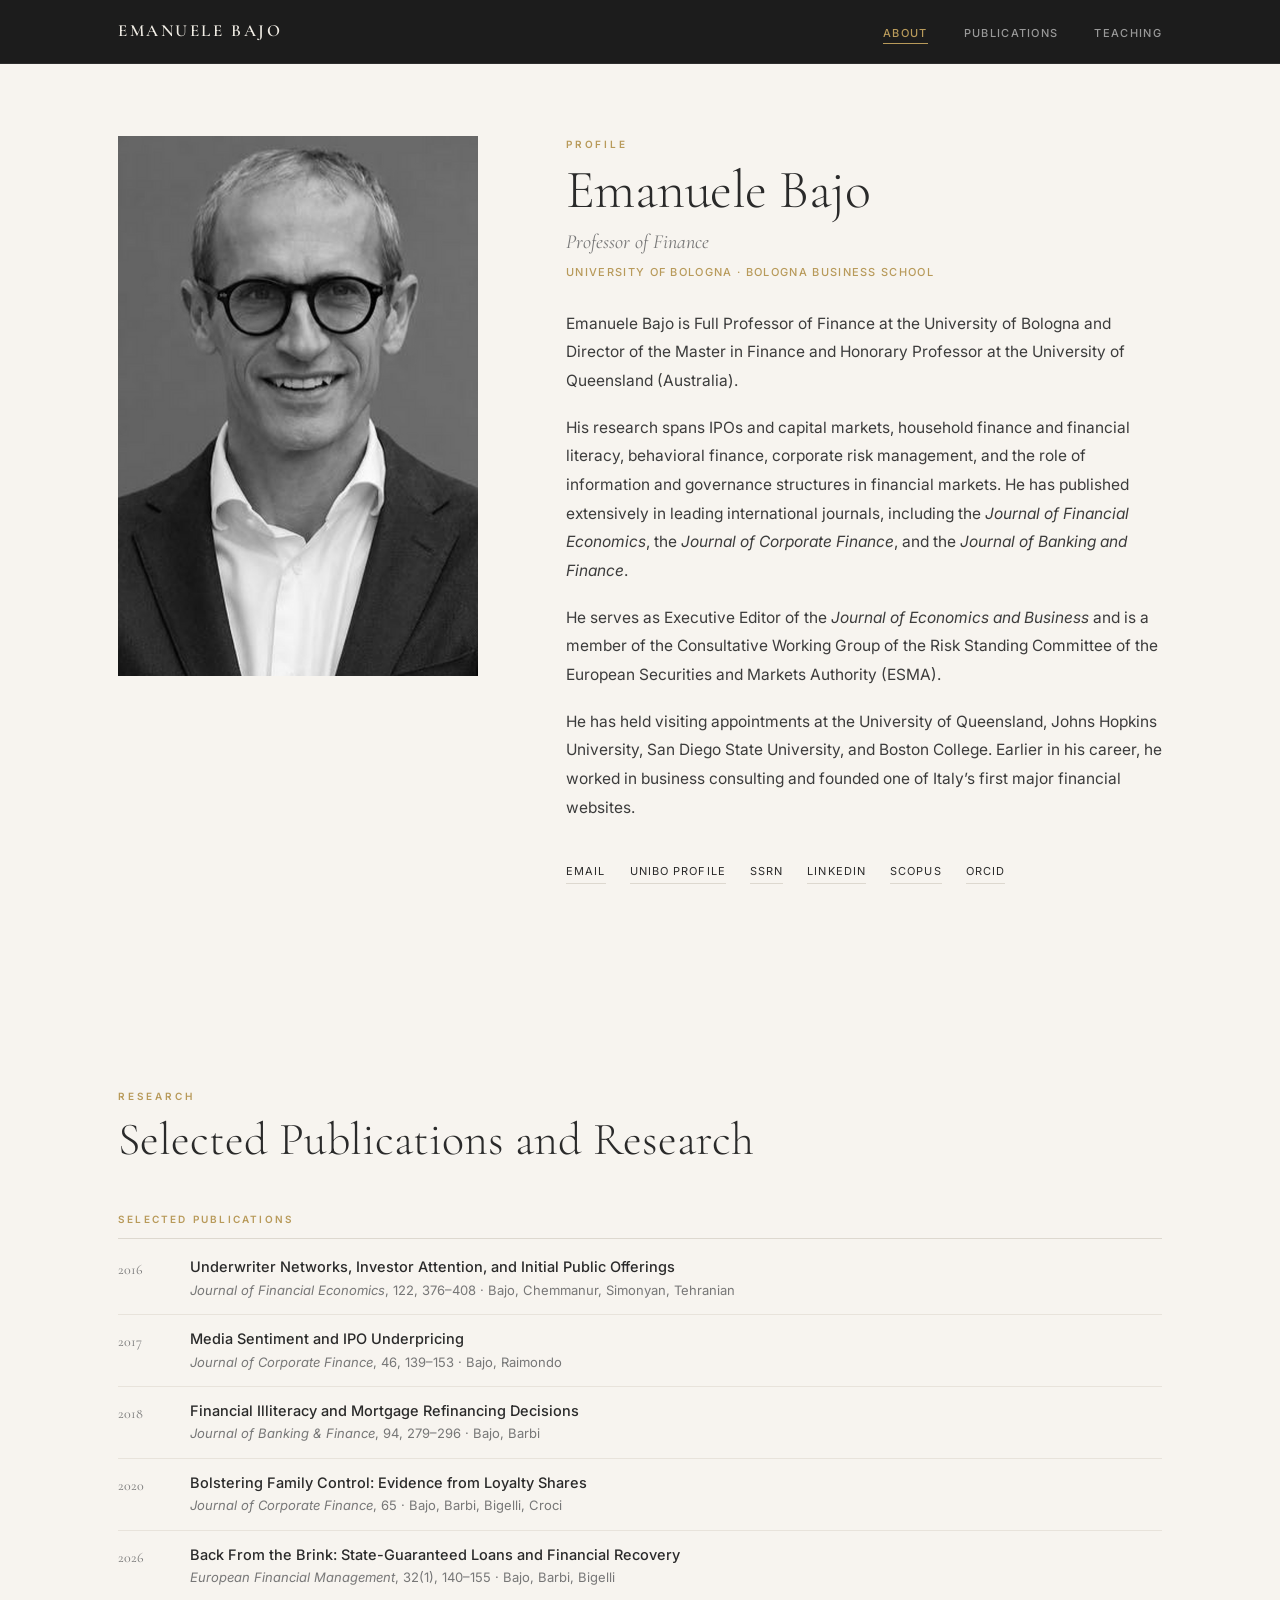
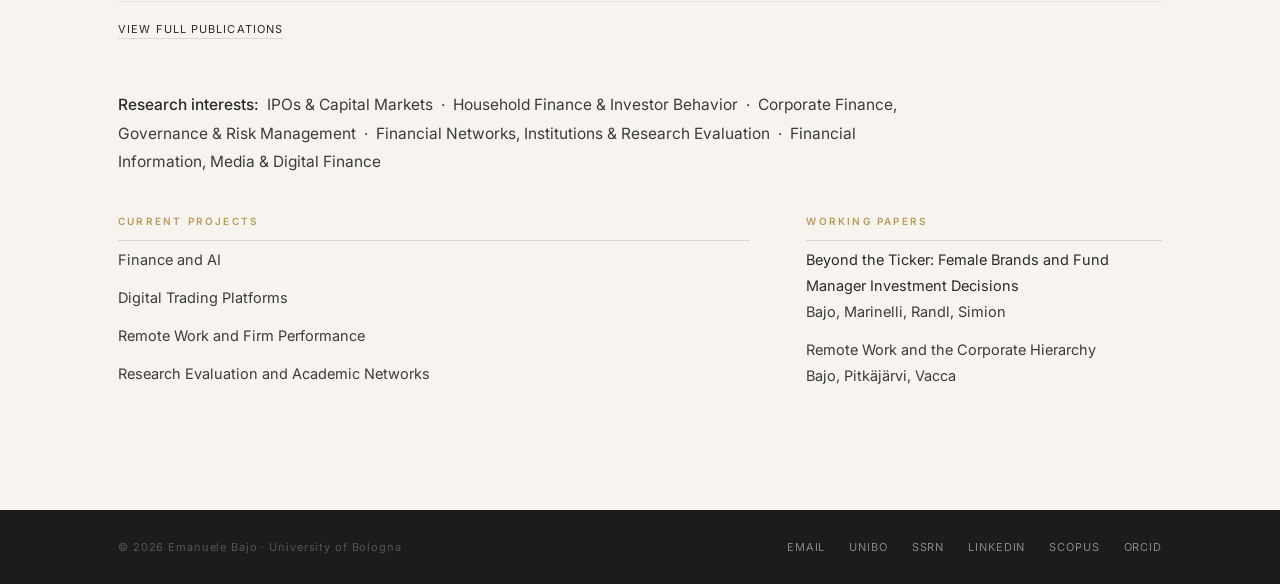
==== commit 6af9d09c: "Correct Back From the Brink 2026 issue metadata across public website" ====
--- a/index.html
+++ b/index.html
@@ -465,10 +465,10 @@
       </div>
 
       <div class="pub-item">
-        <div class="pub-year">2025</div>
+        <div class="pub-year">2026</div>
         <div class="pub-body">
           <div class="pub-title"><a href="https://doi.org/10.1111/eufm.70006" target="_blank" rel="noopener noreferrer">Back From the Brink: State-Guaranteed Loans and Financial Recovery</a></div>
-          <div class="pub-meta"><span class="pub-journal">European Financial Management</span> (forthcoming) · Bajo, Barbi, Bigelli</div>
+          <div class="pub-meta"><span class="pub-journal">European Financial Management</span>, 32(1), 140–155 · Bajo, Barbi, Bigelli</div>
         </div>
       </div>
 
